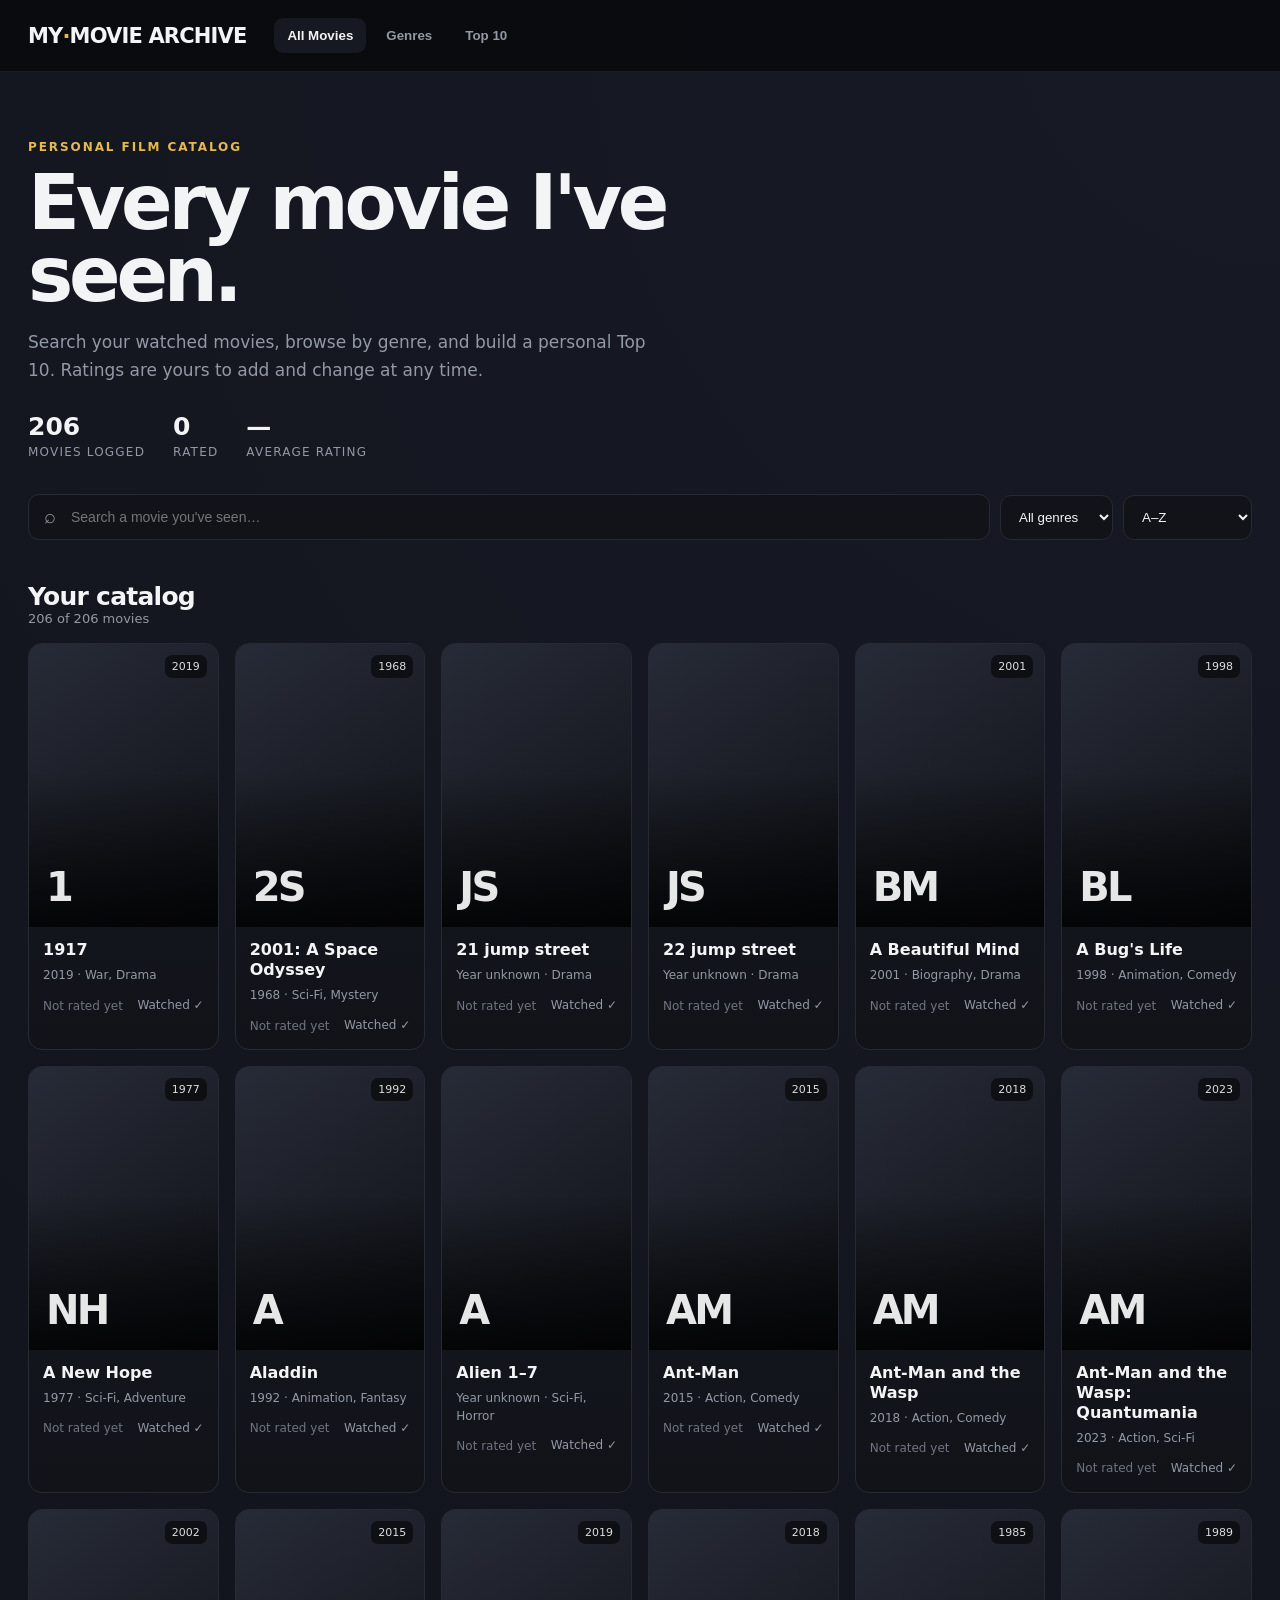
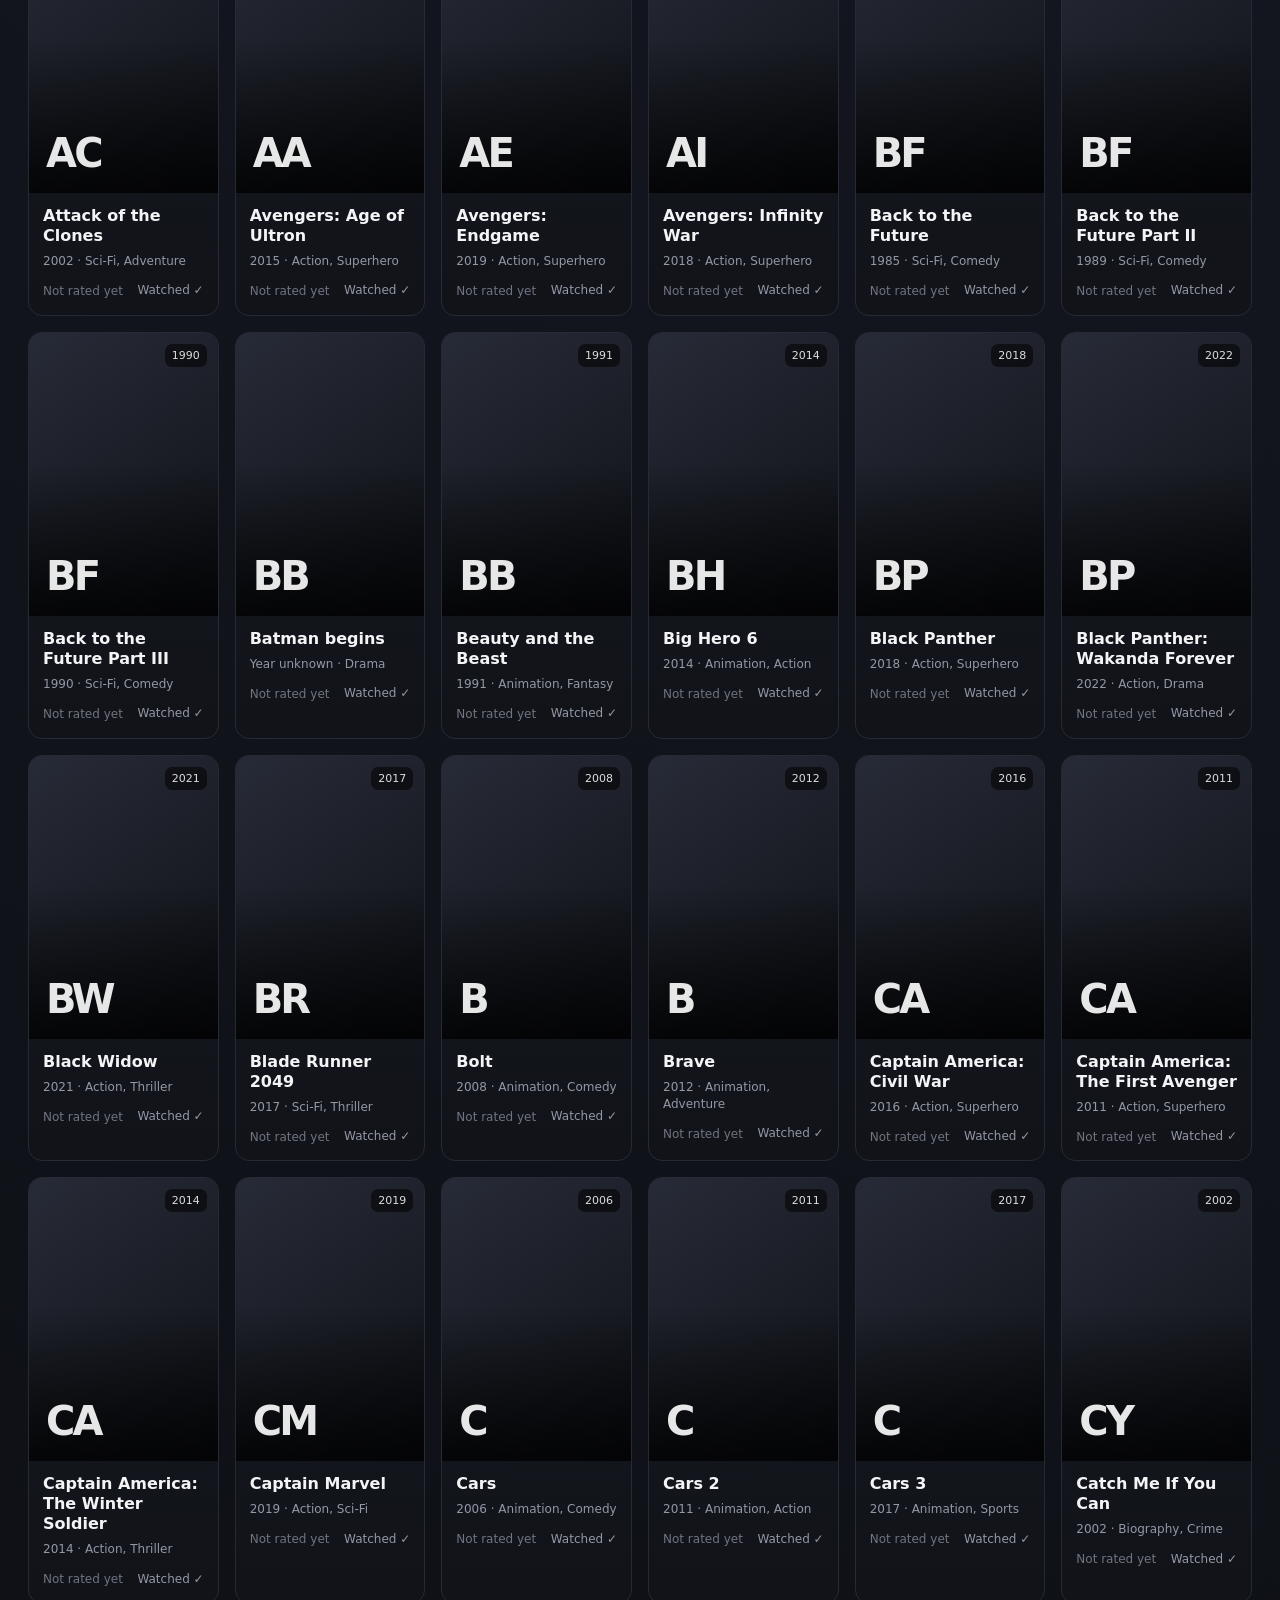
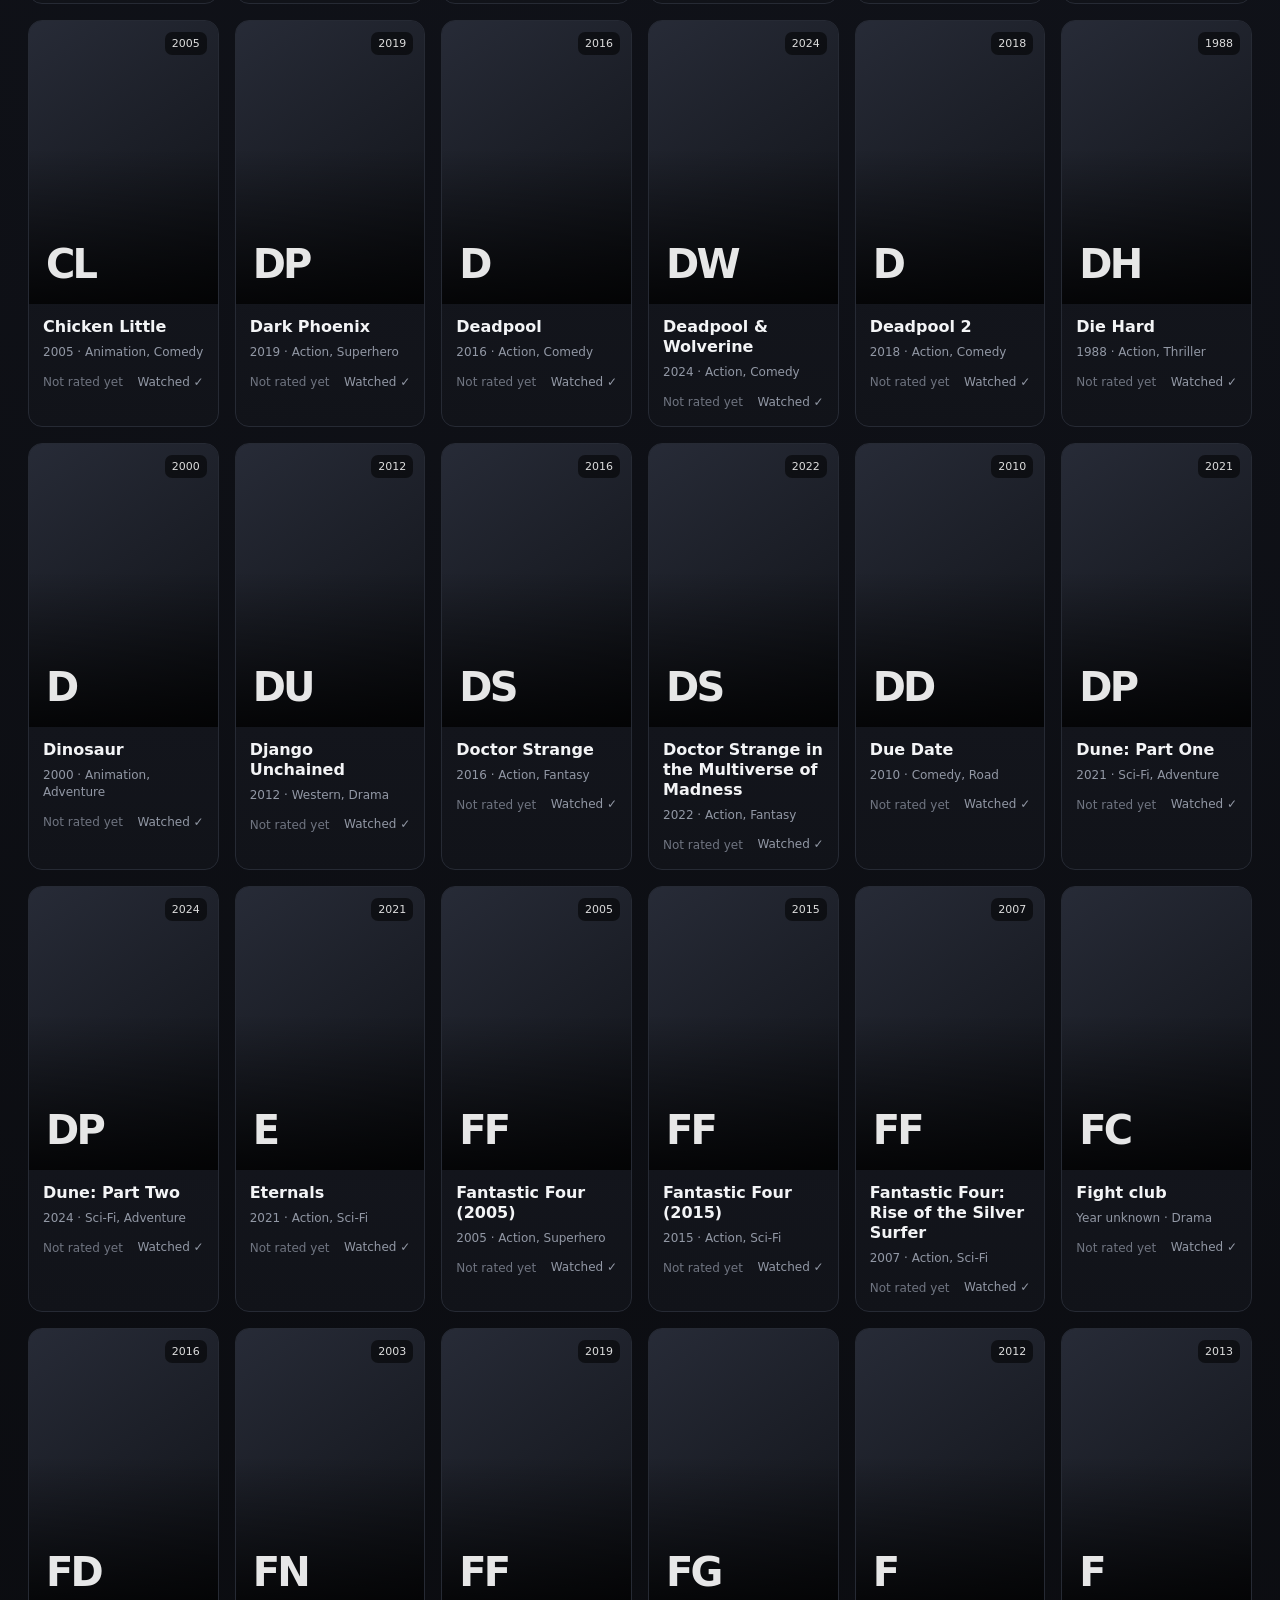
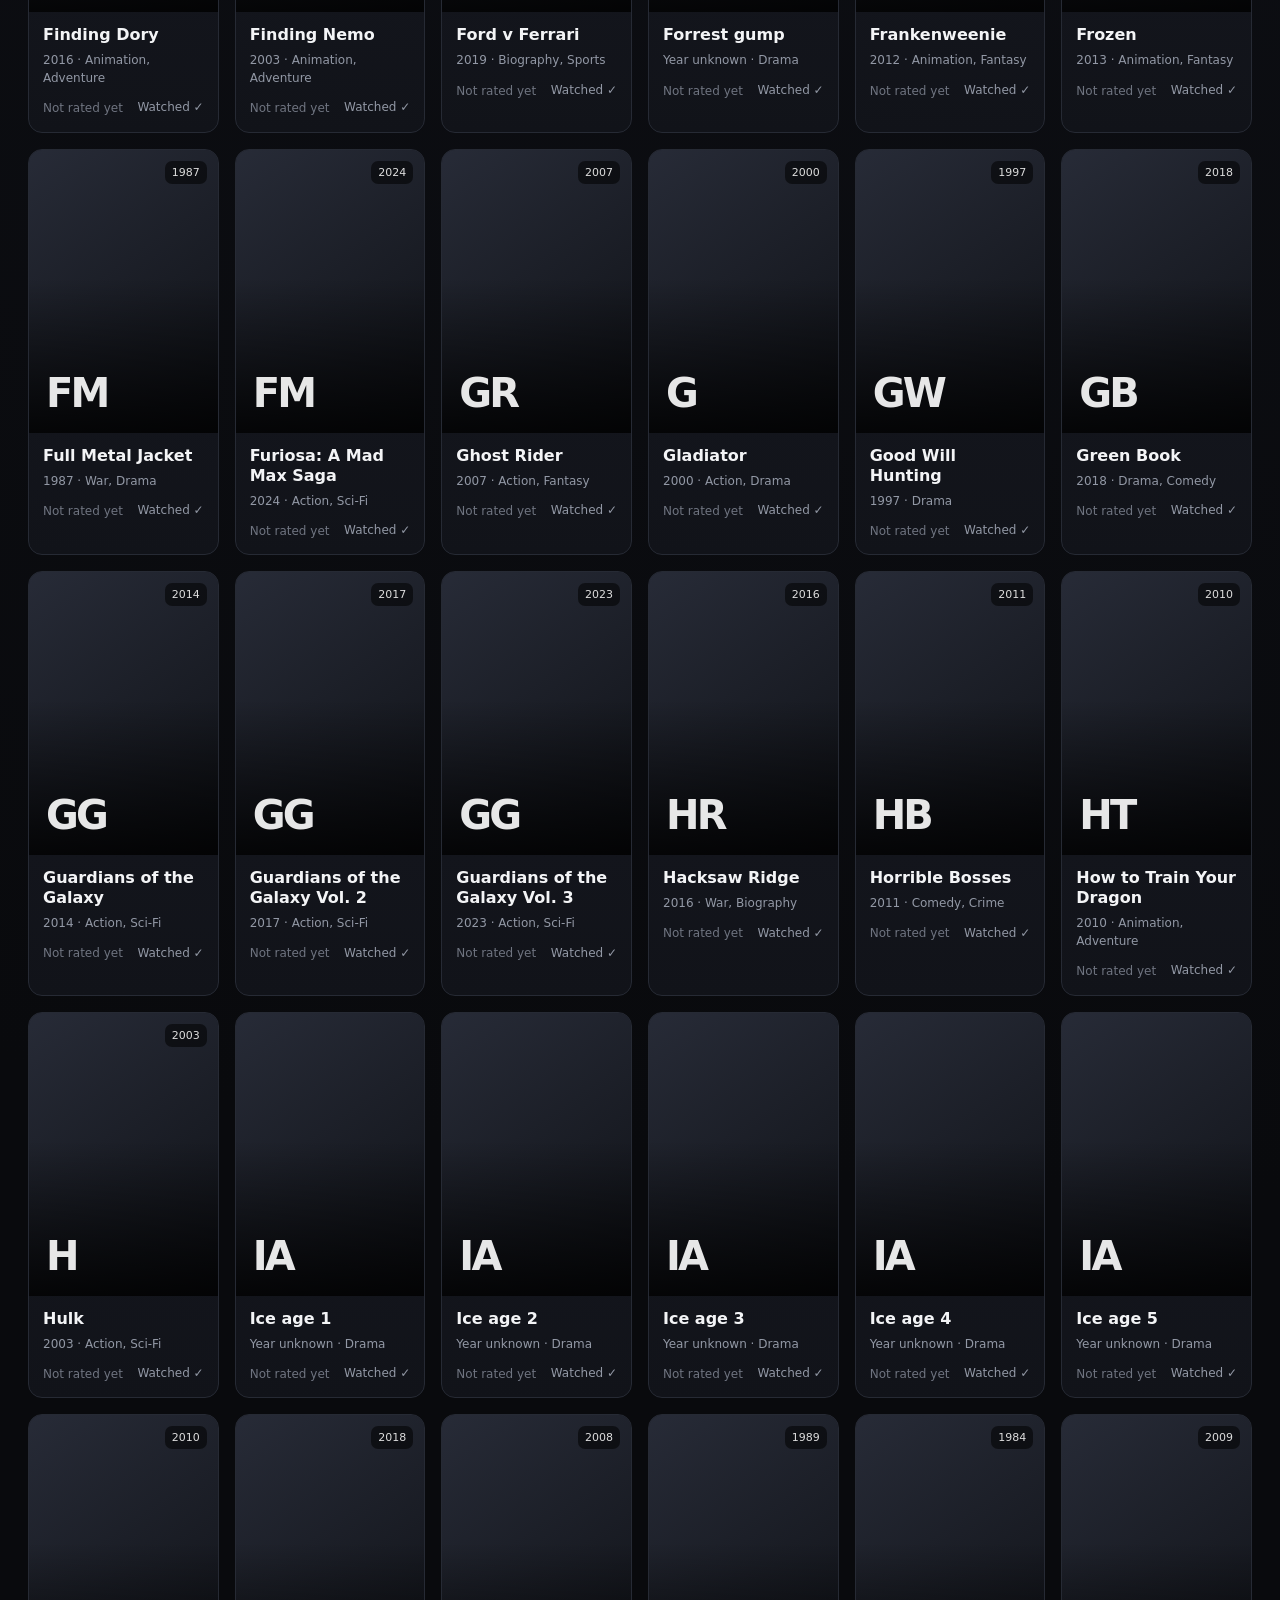
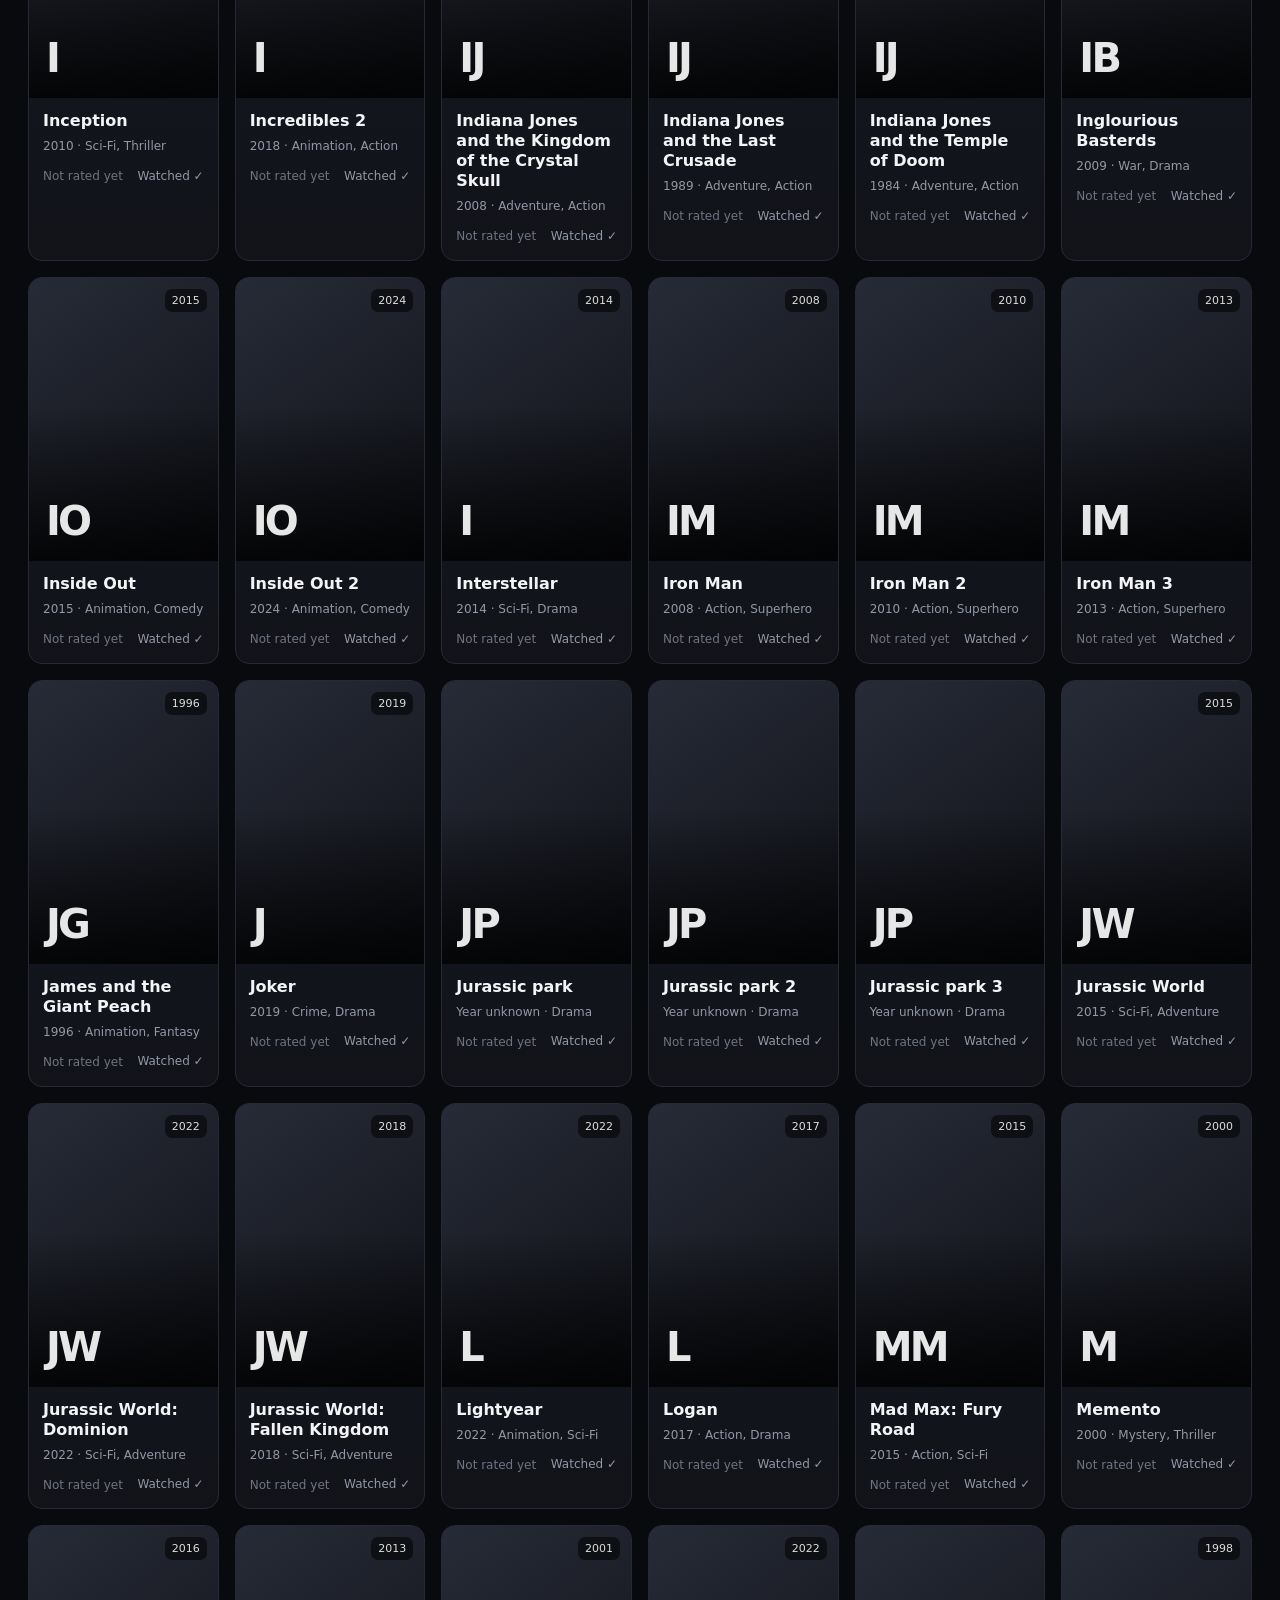
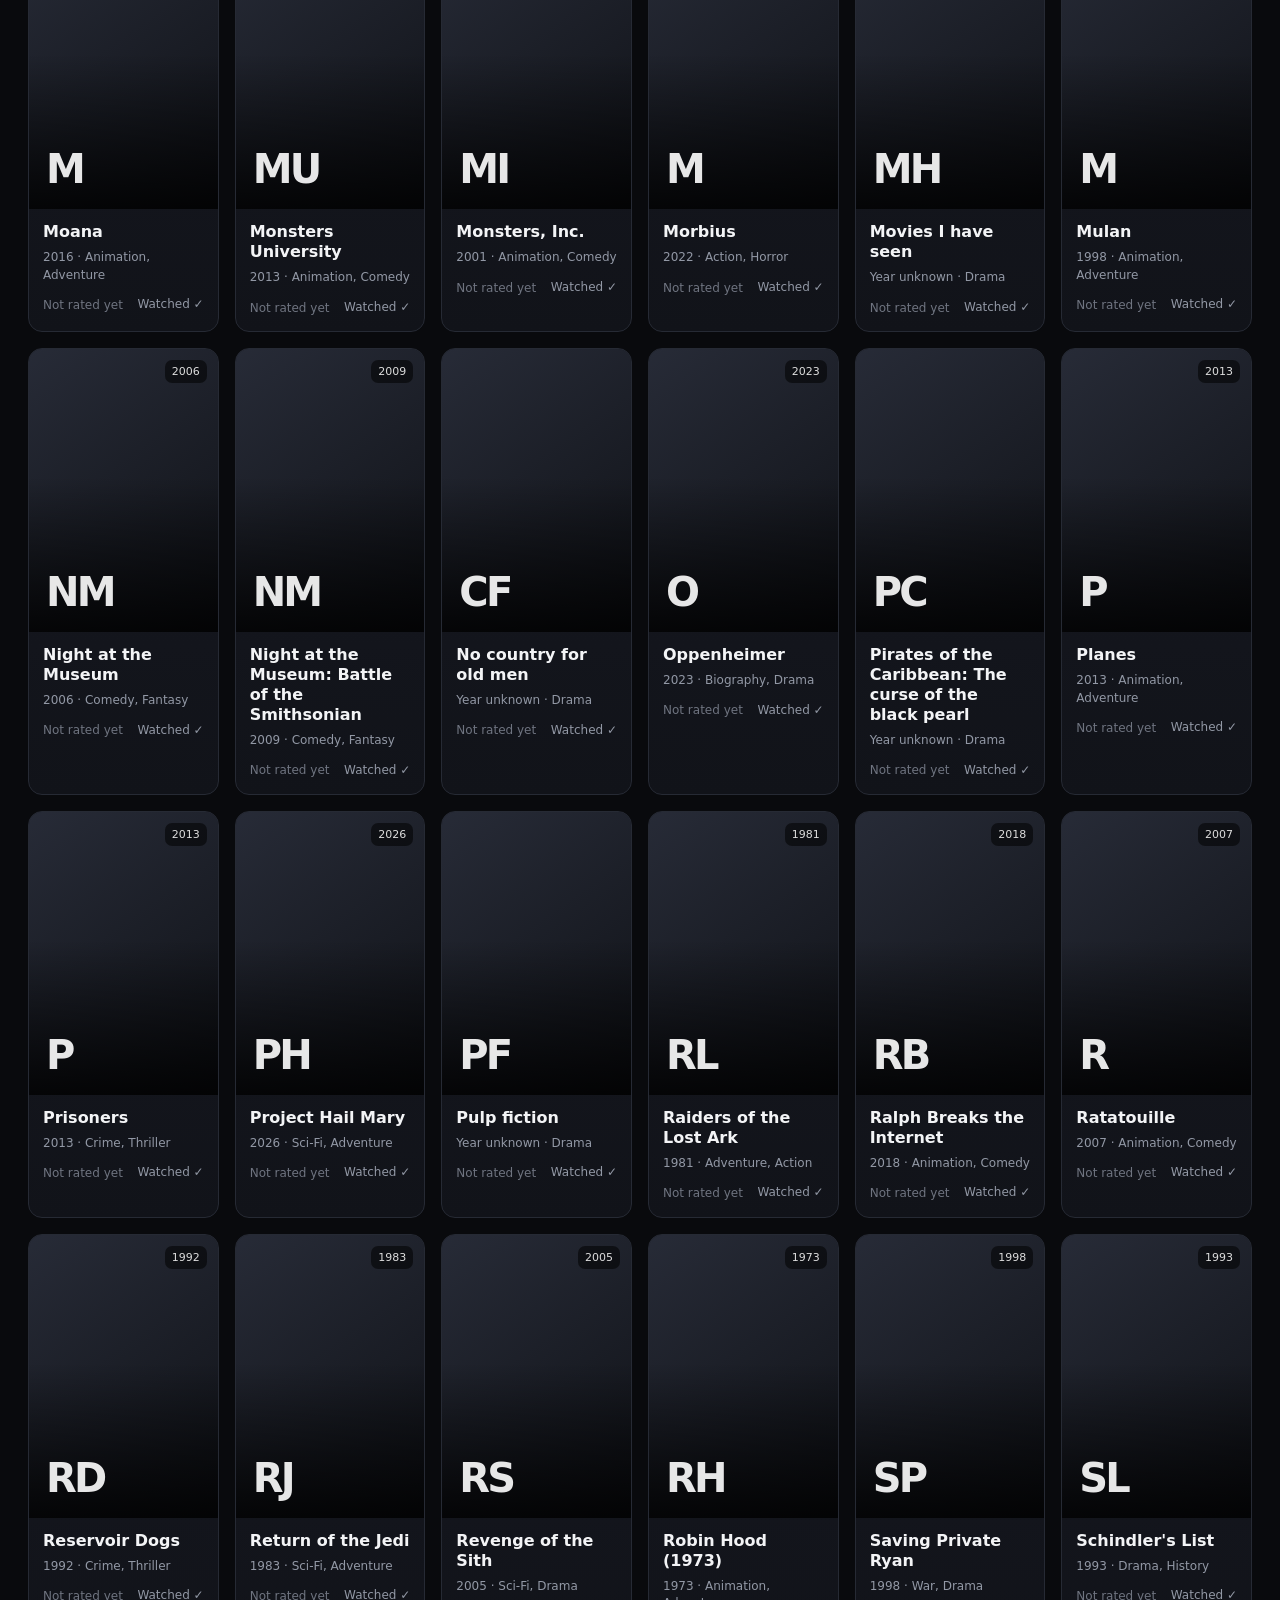
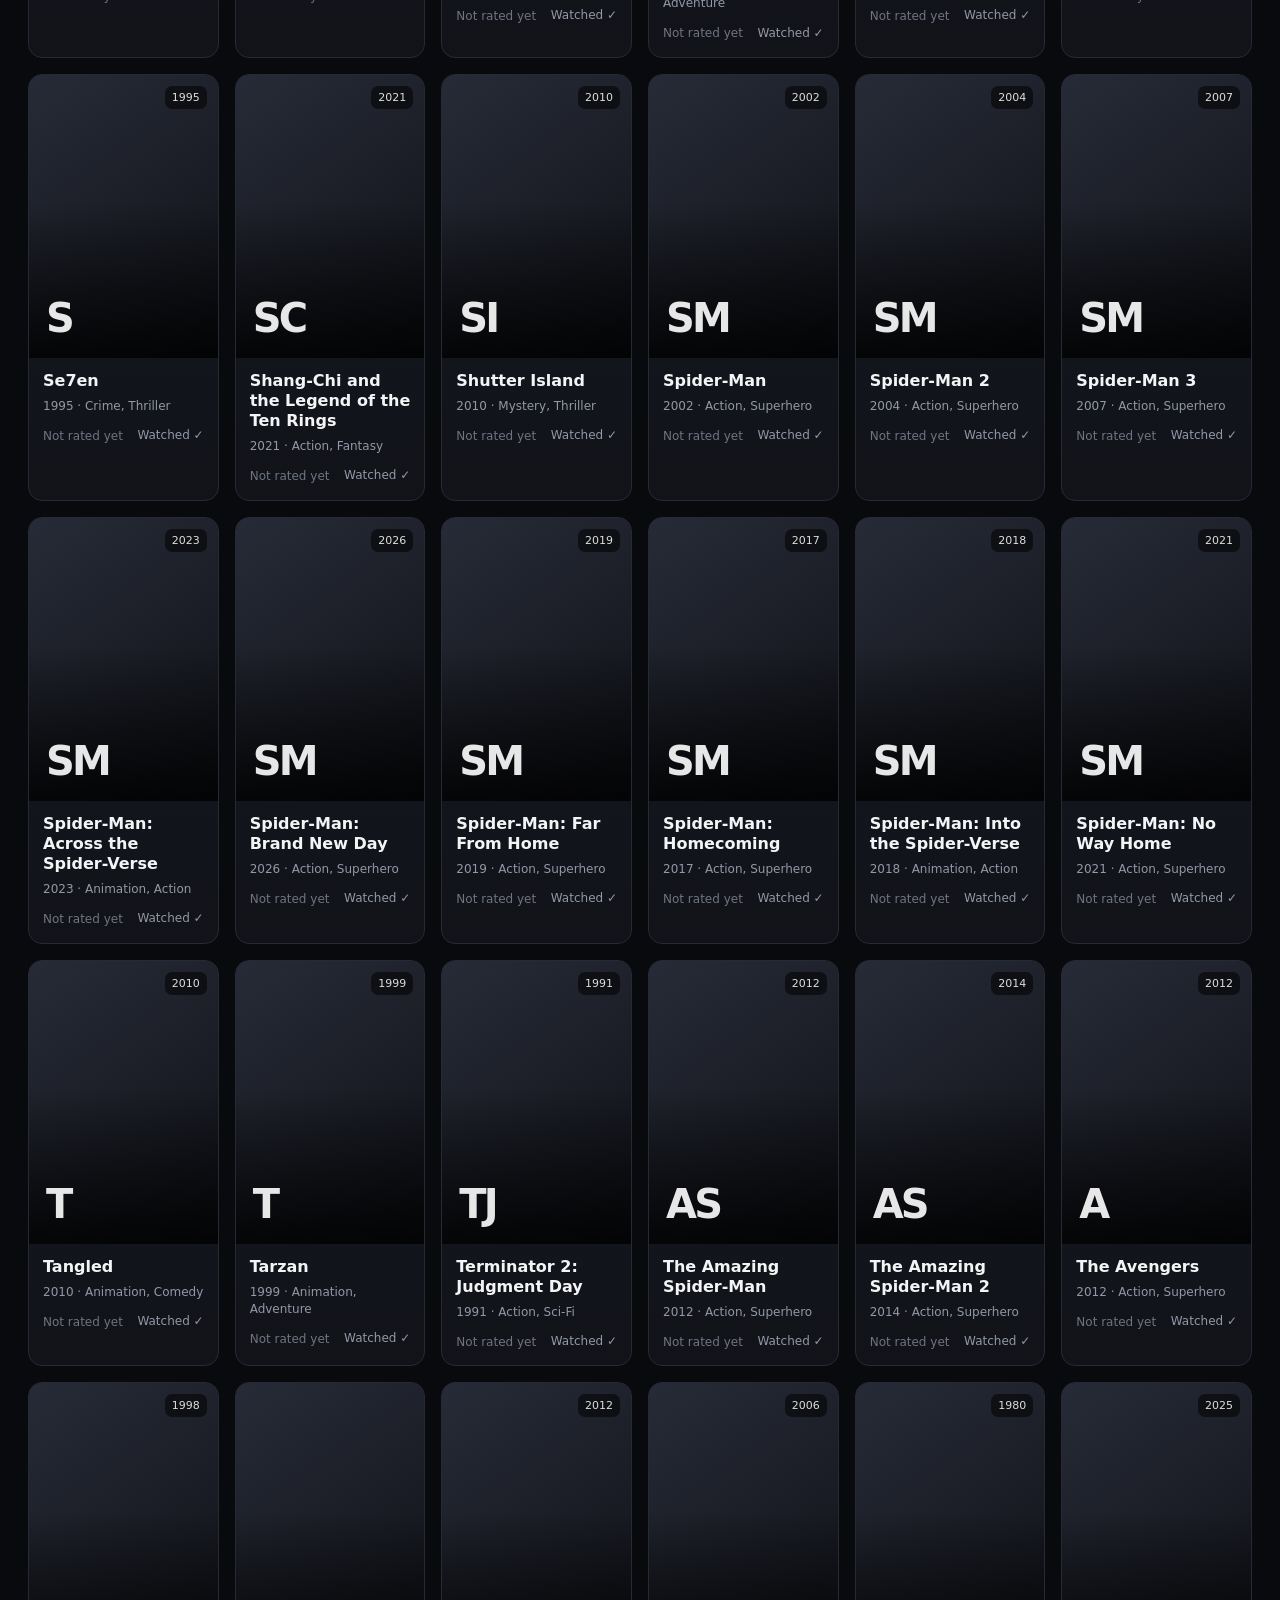
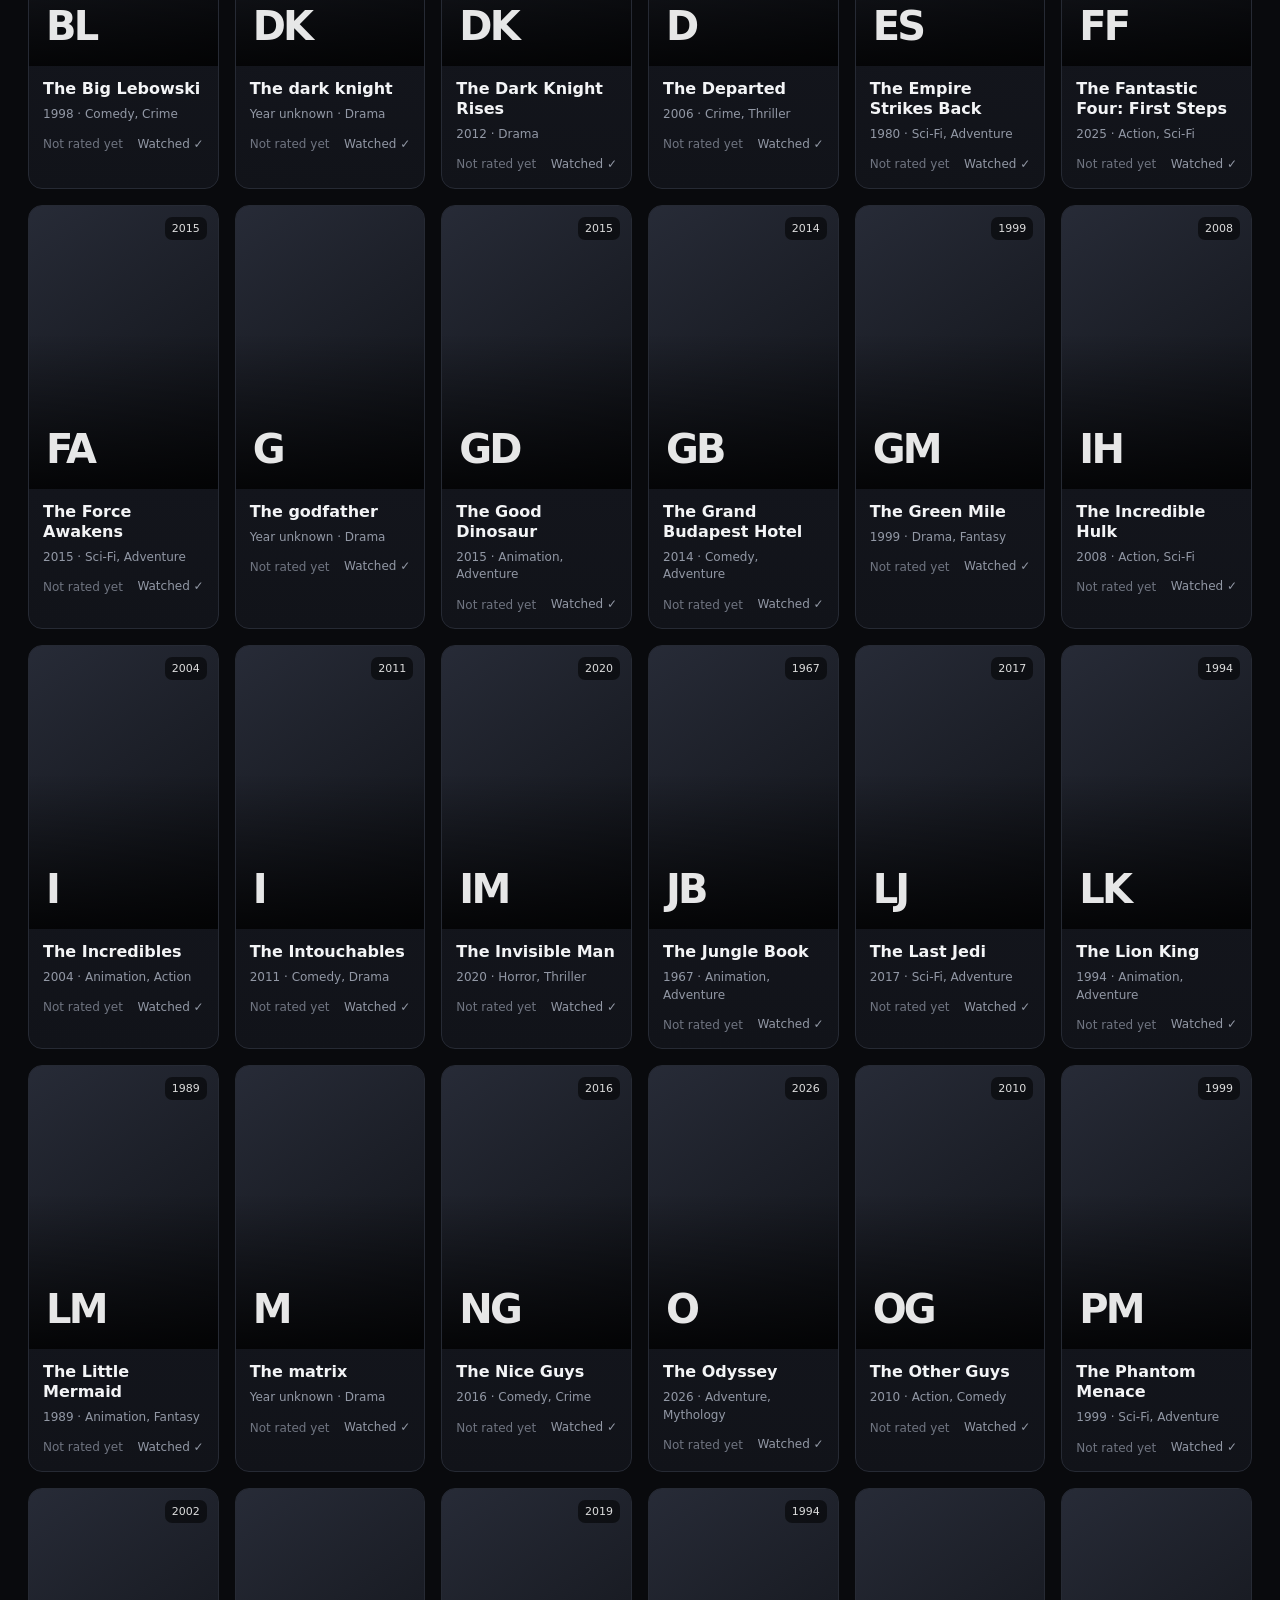
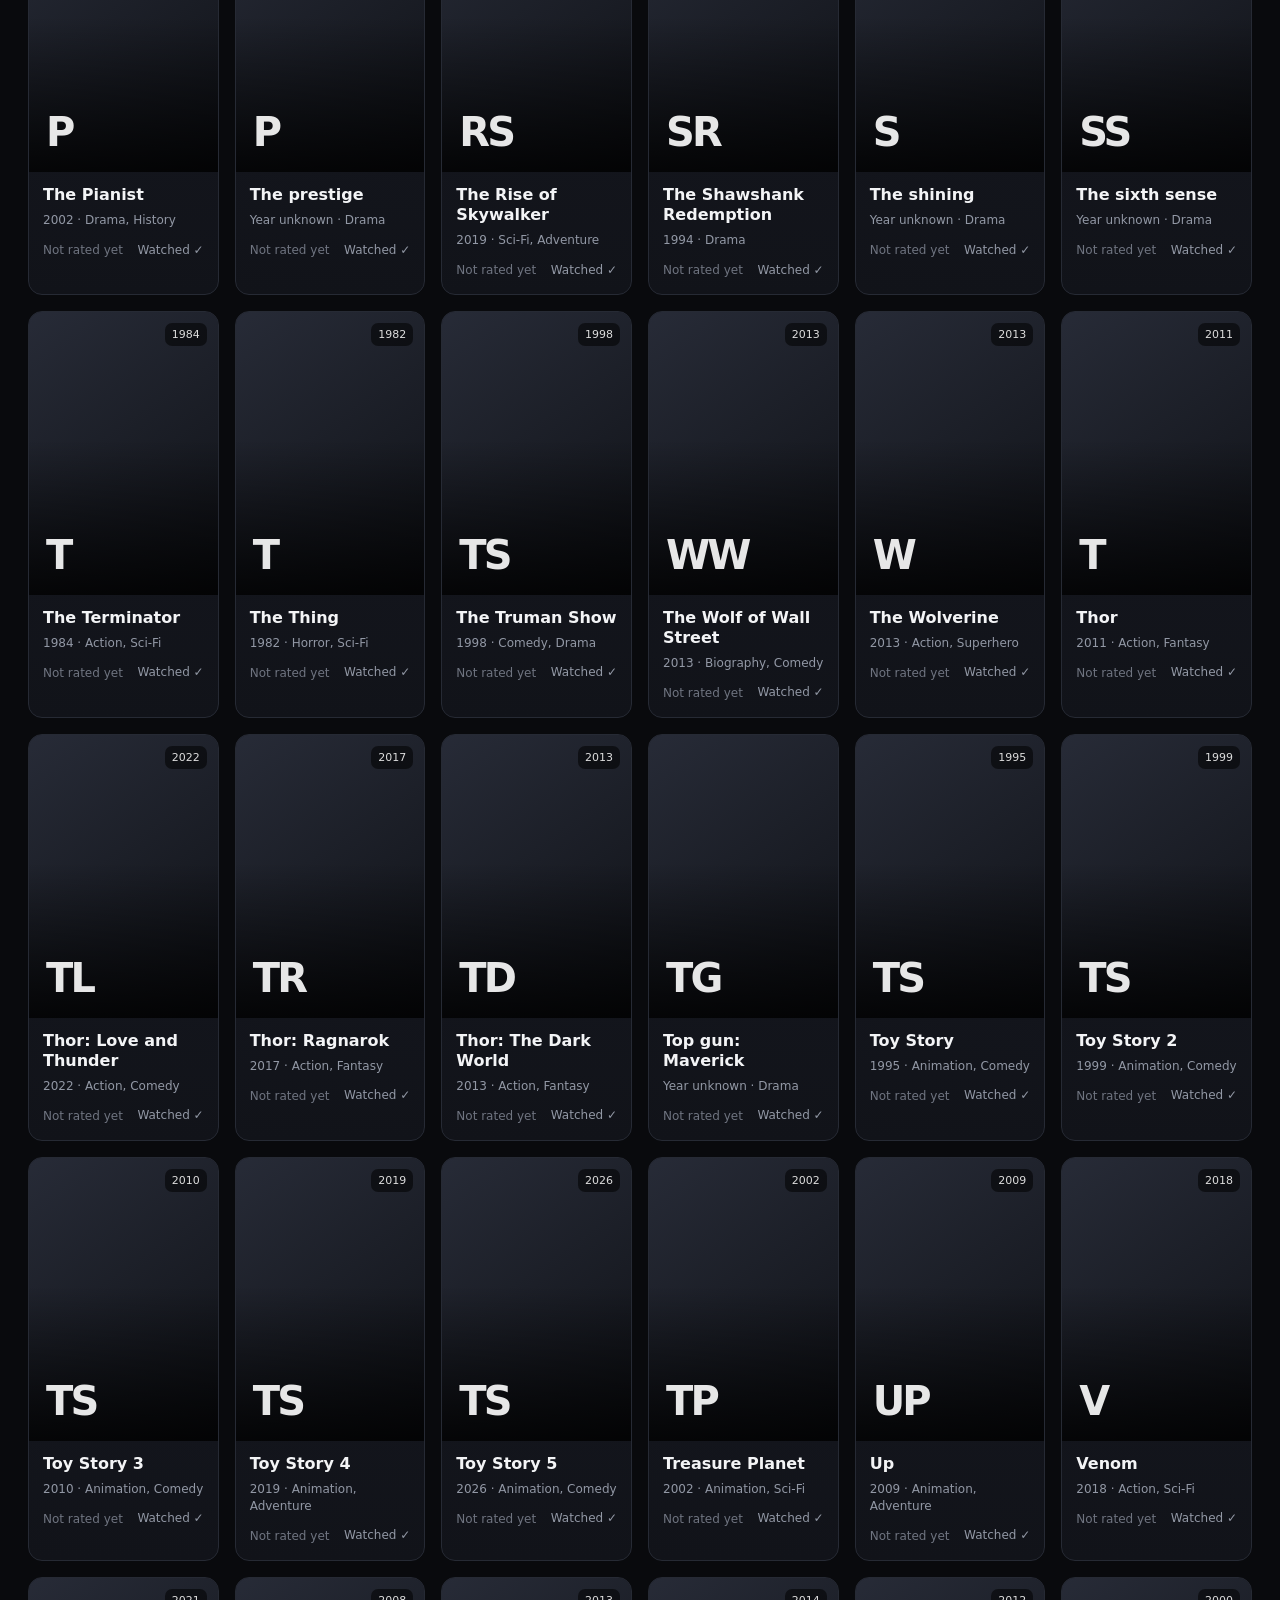
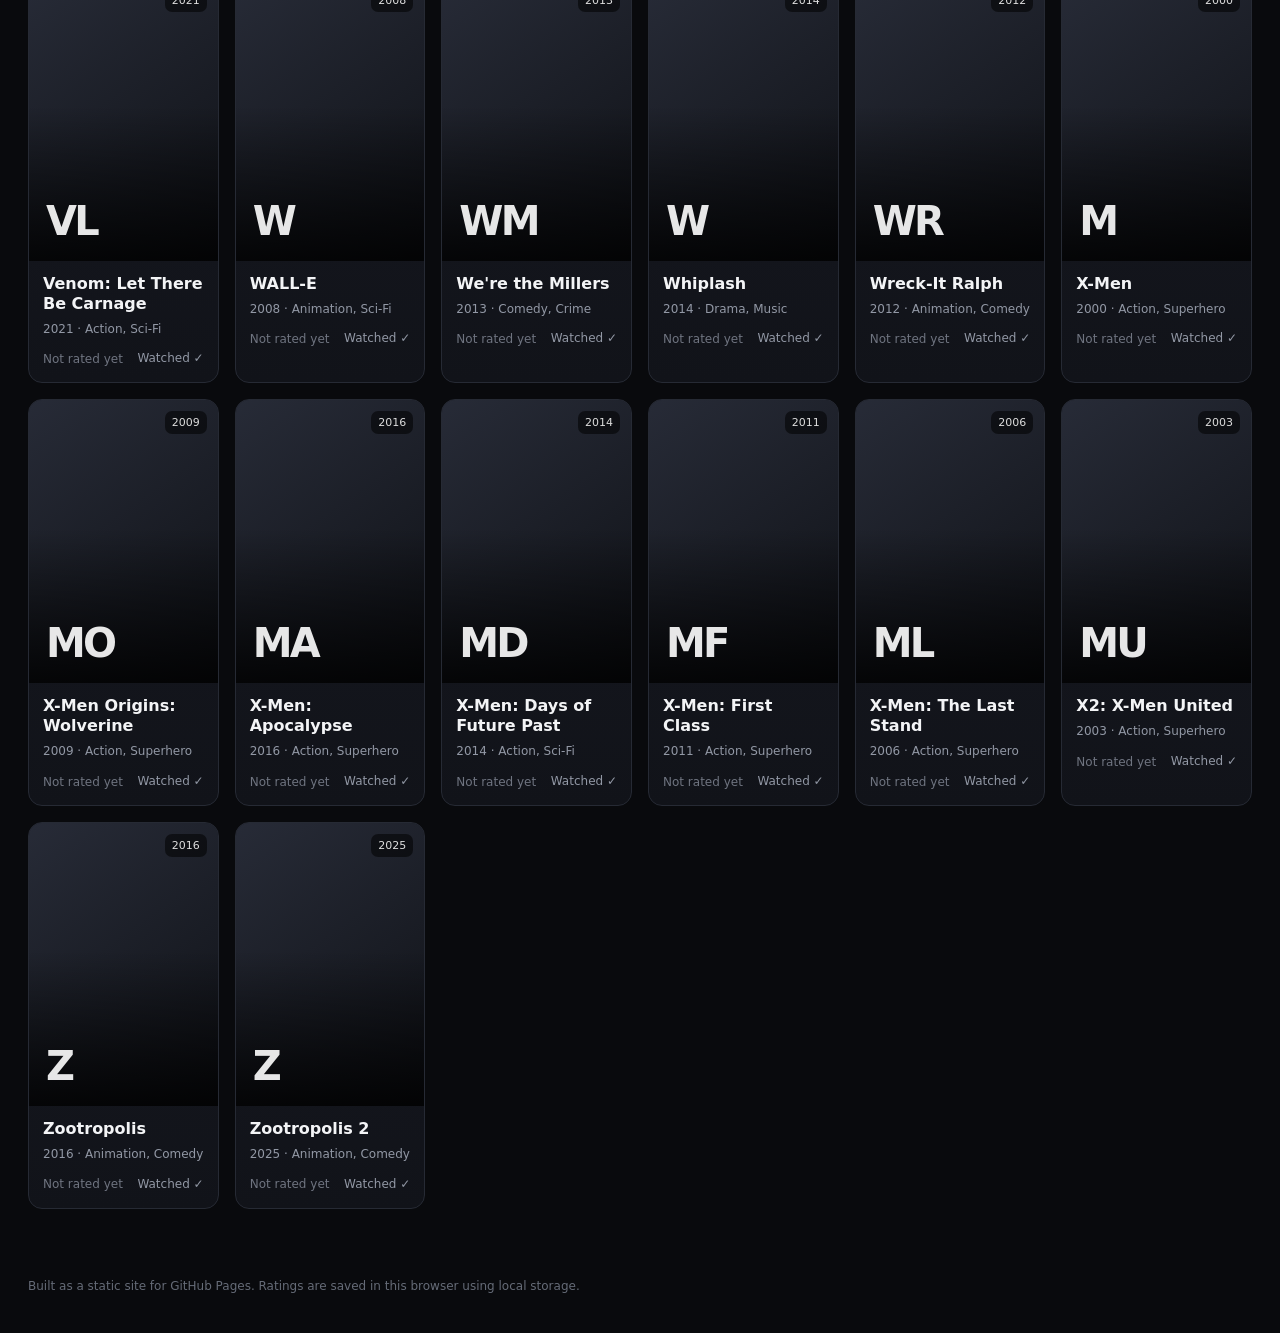
==== index.html @ 9039435b "Add files via upload" ====
<!doctype html>
<html lang="en">
<head>
<meta charset="utf-8">
<meta name="viewport" content="width=device-width, initial-scale=1">
<title>My Movie Archive</title>
<meta name="description" content="A personal catalog of movies watched, rated and ranked.">
<style>
:root {
  --bg:#090a0d; --panel:#111319; --panel2:#171922; --text:#f3f4f6; --muted:#9298a5;
  --line:#262a34; --accent:#e5b94f; --accent2:#ffffff; --danger:#e66b6b;
}
*{box-sizing:border-box} html{scroll-behavior:smooth}
body{margin:0;background:radial-gradient(circle at top right,#171a25 0,#090a0d 38%),var(--bg);color:var(--text);font-family:Inter,ui-sans-serif,system-ui,-apple-system,BlinkMacSystemFont,"Segoe UI",sans-serif}
a{color:inherit;text-decoration:none}
header{position:sticky;top:0;z-index:20;background:rgba(9,10,13,.86);backdrop-filter:blur(18px);border-bottom:1px solid rgba(255,255,255,.06)}
.nav{max-width:1400px;margin:auto;padding:18px 28px;display:flex;align-items:center;gap:28px}
.logo{font-weight:800;letter-spacing:-.04em;font-size:21px;white-space:nowrap}
.logo span{color:var(--accent)}
nav{display:flex;gap:7px;flex:1}
nav button{border:0;background:transparent;color:var(--muted);padding:10px 13px;border-radius:9px;cursor:pointer;font-weight:650}
nav button.active,nav button:hover{background:var(--panel2);color:var(--text)}
.hero{max-width:1400px;margin:auto;padding:68px 28px 34px}
.kicker{color:var(--accent);font-size:12px;font-weight:800;text-transform:uppercase;letter-spacing:.16em}
h1{font-size:clamp(40px,6vw,76px);line-height:.95;letter-spacing:-.055em;margin:13px 0 17px;max-width:800px}
.hero p{max-width:650px;color:var(--muted);font-size:17px;line-height:1.65;margin:0 0 28px}
.stats{display:flex;gap:28px;flex-wrap:wrap}
.stat strong{font-size:25px;display:block} .stat span{font-size:12px;color:var(--muted);text-transform:uppercase;letter-spacing:.1em}
.controls{max-width:1400px;margin:auto;padding:0 28px 24px;display:flex;gap:10px;flex-wrap:wrap;align-items:center}
.search{flex:1;min-width:250px;position:relative}
.search input{width:100%;padding:14px 17px 14px 42px;border:1px solid var(--line);border-radius:11px;background:var(--panel);color:var(--text);outline:none;font-size:14px}
.search input:focus{border-color:#4b4f5c}
.search:before{content:"⌕";position:absolute;left:16px;top:10px;font-size:20px;color:var(--muted)}
select,.small-btn{background:var(--panel);border:1px solid var(--line);color:var(--text);border-radius:11px;padding:13px 14px;cursor:pointer}
.small-btn:hover{border-color:#454a57}
main{max-width:1400px;margin:auto;padding:0 28px 70px}
.grid{display:grid;grid-template-columns:repeat(auto-fill,minmax(190px,1fr));gap:16px}
.card{background:linear-gradient(180deg,var(--panel2),var(--panel));border:1px solid var(--line);border-radius:14px;overflow:hidden;cursor:pointer;transition:transform .2s,border-color .2s,box-shadow .2s}
.card:hover{transform:translateY(-4px);border-color:#414652;box-shadow:0 16px 38px rgba(0,0,0,.28)}
.poster{aspect-ratio:2/3;background:linear-gradient(145deg,#272b37,#0f1116);display:flex;align-items:flex-end;padding:17px;position:relative;overflow:hidden}
.poster:after{content:"";position:absolute;inset:0;background:linear-gradient(180deg,transparent 45%,rgba(0,0,0,.8))}
.poster .initials{position:relative;z-index:2;font-size:40px;font-weight:900;letter-spacing:-.07em;color:rgba(255,255,255,.9)}
.poster .year{position:absolute;z-index:3;top:11px;right:11px;background:rgba(0,0,0,.55);padding:5px 7px;border-radius:7px;font-size:11px;color:#ddd}
.cardbody{padding:13px 14px 15px}
.title{font-weight:750;line-height:1.25;margin-bottom:7px}
.meta{font-size:12px;color:var(--muted);line-height:1.45}
.rating{margin-top:12px;display:flex;justify-content:space-between;align-items:center}
.rating b{color:var(--accent);font-size:13px}
.empty-rating{color:#6f7480;font-size:12px}
.section-head{display:flex;justify-content:space-between;align-items:end;margin:18px 0 17px;gap:15px}
.section-head h2{margin:0;font-size:25px;letter-spacing:-.03em}
.section-head p{margin:0;color:var(--muted);font-size:13px}
.toplist{display:grid;gap:10px;max-width:850px}
.toprow{display:grid;grid-template-columns:42px 1fr 90px 90px;gap:12px;align-items:center;background:var(--panel);border:1px solid var(--line);padding:13px 15px;border-radius:11px}
.rank{font-size:22px;font-weight:850;color:#6f7480} .toprow:first-child .rank{color:var(--accent)}
.topname{font-weight:700} .topmeta{color:var(--muted);font-size:12px;margin-top:3px}
.score{color:var(--accent);font-weight:800;text-align:right}
.edit{text-align:right}
.edit input{width:62px;background:#0b0c10;color:white;border:1px solid var(--line);border-radius:7px;padding:7px}
.notice{padding:18px;border:1px dashed #353946;border-radius:12px;color:var(--muted);line-height:1.6;background:rgba(255,255,255,.015)}
.modal{position:fixed;inset:0;background:rgba(0,0,0,.7);z-index:50;display:none;align-items:center;justify-content:center;padding:20px}
.modal.open{display:flex}
.dialog{max-width:760px;width:100%;background:#111319;border:1px solid #303541;border-radius:16px;overflow:hidden;box-shadow:0 30px 100px rgba(0,0,0,.55)}
.dialog-top{display:grid;grid-template-columns:210px 1fr}
.dialog-poster{min-height:315px;background:linear-gradient(145deg,#2b303d,#101217);padding:20px;display:flex;align-items:flex-end}
.dialog-content{padding:28px}
.dialog h2{font-size:32px;letter-spacing:-.04em;margin:0 0 6px}
.dialog .close{float:right;border:0;background:transparent;color:var(--muted);font-size:25px;cursor:pointer}
.tag{display:inline-block;background:#20232c;color:#bfc3cc;padding:5px 8px;border-radius:7px;font-size:11px;margin:8px 5px 8px 0}
.synopsis{color:#c2c6ce;line-height:1.65;font-size:14px;margin:16px 0 20px}
.ratebox{display:flex;align-items:center;gap:12px;padding-top:16px;border-top:1px solid var(--line)}
.ratebox input{width:75px;padding:9px;background:#0b0c10;border:1px solid var(--line);color:white;border-radius:8px}
footer{max-width:1400px;margin:auto;padding:0 28px 40px;color:#656b77;font-size:12px}
@media(max-width:700px){.nav{padding:14px 16px;gap:10px;flex-wrap:wrap}nav{order:3;width:100%;overflow:auto}.hero,main,.controls,footer{padding-left:16px;padding-right:16px}.hero{padding-top:45px}.grid{grid-template-columns:repeat(2,minmax(0,1fr));gap:10px}.dialog-top{grid-template-columns:1fr}.dialog-poster{min-height:190px}.toprow{grid-template-columns:34px 1fr 70px}.edit{display:none}}
</style>
</head>
<body>
<header><div class="nav">
<div class="logo">MY<span>·</span>MOVIE ARCHIVE</div>
<nav>
<button class="active" data-view="all">All Movies</button>
<button data-view="genres">Genres</button>
<button data-view="top10">Top 10</button>
</nav>
</div></header>

<section class="hero">
<div class="kicker">Personal film catalog</div>
<h1>Every movie I've seen.</h1>
<p>Search your watched movies, browse by genre, and build a personal Top 10. Ratings are yours to add and change at any time.</p>
<div class="stats">
<div class="stat"><strong id="count">0</strong><span>Movies logged</span></div>
<div class="stat"><strong id="rated">0</strong><span>Rated</span></div>
<div class="stat"><strong id="avg">—</strong><span>Average rating</span></div>
</div>
</section>

<div class="controls" id="controls">
<div class="search"><input id="search" placeholder="Search a movie you've seen…"></div>
<select id="genre"><option value="">All genres</option></select>
<select id="sort"><option value="title">A–Z</option><option value="rating">Rating</option><option value="year">Release year</option></select>
</div>

<main>
<section id="allView">
<div class="section-head"><div><h2>Your catalog</h2><p id="resultCount"></p></div></div>
<div class="grid" id="grid"></div>
</section>
<section id="genreView" style="display:none">
<div class="section-head"><div><h2>Browse by genre</h2><p>Pick a genre to filter the catalog.</p></div></div>
<div class="grid" id="genreGrid"></div>
</section>
<section id="topView" style="display:none">
<div class="section-head"><div><h2>Your Top 10</h2><p>Rated movies automatically rise to the top.</p></div></div>
<div class="notice" id="topNotice" style="margin-bottom:14px"></div>
<div class="toplist" id="toplist"></div>
</section>
</main>

<footer>Built as a static site for GitHub Pages. Ratings are saved in this browser using local storage.</footer>

<div class="modal" id="modal"><div class="dialog">
<div class="dialog-top">
<div class="dialog-poster" id="dialogPoster"></div>
<div class="dialog-content">
<button class="close" id="close">×</button>
<h2 id="dialogTitle"></h2><div id="dialogMeta"></div>
<div id="dialogTags"></div>
<p class="synopsis" id="dialogSynopsis"></p>
<div class="ratebox"><strong>Your rating</strong><input id="dialogRating" type="number" min="0" max="10" step=".1" placeholder="—"><span>/ 10</span><button class="small-btn" id="saveRating">Save</button></div>
</div></div>
</div></div>

<script>
const movies = [{"title": "Movies I have seen", "year": "", "group": null, "rating": null, "genre": "Drama", "synopsis": "A story centered on Movies I have seen, following its characters through a memorable conflict and journey."}, {"title": "We're the Millers", "year": 2013, "group": null, "rating": null, "genre": "Comedy, Crime", "synopsis": "A small-time drug dealer assembles a fake family to smuggle a shipment across the country."}, {"title": "The Other Guys", "year": 2010, "group": null, "rating": null, "genre": "Action, Comedy", "synopsis": "Two mismatched New York detectives get a chance to step into the spotlight after the city's top cops fall."}, {"title": "Blade Runner 2049", "year": 2017, "group": null, "rating": null, "genre": "Sci-Fi, Thriller", "synopsis": "A young blade runner uncovers a secret that leads him toward the long-buried legacy of an earlier replicant."}, {"title": "Shutter Island", "year": 2010, "group": null, "rating": null, "genre": "Mystery, Thriller", "synopsis": "A U.S. marshal investigates a disappearance at an isolated psychiatric facility and begins questioning reality itself."}, {"title": "Dune: Part One", "year": 2021, "group": null, "rating": null, "genre": "Sci-Fi, Adventure", "synopsis": "A gifted young heir is drawn into a struggle for control of the desert planet Arrakis and its vital spice."}, {"title": "Dune: Part Two", "year": 2024, "group": null, "rating": null, "genre": "Sci-Fi, Adventure", "synopsis": "Paul Atreides joins the Fremen and pursues both vengeance and a dangerous destiny on Arrakis."}, {"title": "Top gun: Maverick", "year": "", "group": null, "rating": null, "genre": "Drama", "synopsis": "A story centered on Top gun: Maverick, following its characters through a memorable conflict and journey."}, {"title": "Horrible Bosses", "year": 2011, "group": null, "rating": null, "genre": "Comedy, Crime", "synopsis": "Three frustrated friends plot to get rid of their unbearable bosses, with disastrous results."}, {"title": "22 jump street", "year": "", "group": null, "rating": null, "genre": "Drama", "synopsis": "A story centered on 22 jump street, following its characters through a memorable conflict and journey."}, {"title": "21 jump street", "year": "", "group": null, "rating": null, "genre": "Drama", "synopsis": "A story centered on 21 jump street, following its characters through a memorable conflict and journey."}, {"title": "The Nice Guys", "year": 2016, "group": null, "rating": null, "genre": "Comedy, Crime", "synopsis": "A private detective and a hired enforcer reluctantly team up to investigate a missing girl and a larger conspiracy."}, {"title": "Due Date", "year": 2010, "group": null, "rating": null, "genre": "Comedy, Road", "synopsis": "A tense architect is forced into an unlikely road trip with an eccentric stranger while racing home for his child's birth."}, {"title": "The Invisible Man", "year": 2020, "group": null, "rating": null, "genre": "Horror, Thriller", "synopsis": "A woman believes her abusive ex has found a way to become invisible and is stalking her."}, {"title": "The Shawshank Redemption", "year": 1994, "group": null, "rating": null, "genre": "Drama", "synopsis": "A banker sentenced to life in prison forms a friendship that helps him hold onto hope."}, {"title": "The godfather", "year": "", "group": null, "rating": null, "genre": "Drama", "synopsis": "A story centered on The godfather, following its characters through a memorable conflict and journey."}, {"title": "The dark knight", "year": "", "group": null, "rating": null, "genre": "Drama", "synopsis": "A story centered on The dark knight, following its characters through a memorable conflict and journey."}, {"title": "Schindler's List", "year": 1993, "group": null, "rating": null, "genre": "Drama, History", "synopsis": "A German industrialist gradually risks everything to protect Jewish workers from Nazi persecution."}, {"title": "Pulp fiction", "year": "", "group": null, "rating": null, "genre": "Drama", "synopsis": "A story centered on Pulp fiction, following its characters through a memorable conflict and journey."}, {"title": "Forrest gump", "year": "", "group": null, "rating": null, "genre": "Drama", "synopsis": "A story centered on Forrest gump, following its characters through a memorable conflict and journey."}, {"title": "Fight club", "year": "", "group": null, "rating": null, "genre": "Drama", "synopsis": "A story centered on Fight club, following its characters through a memorable conflict and journey."}, {"title": "Inception", "year": 2010, "group": null, "rating": null, "genre": "Sci-Fi, Thriller", "synopsis": "A skilled thief who steals secrets through dreams is offered a chance to erase his past by planting an idea."}, {"title": "The Phantom Menace", "year": 1999, "group": "Star Wars Episodes I–IX", "rating": null, "genre": "Sci-Fi, Adventure", "synopsis": "A young Anakin Skywalker enters a galaxy-wide conflict as Jedi and Naboo face a hidden threat."}, {"title": "Attack of the Clones", "year": 2002, "group": "Star Wars Episodes I–IX", "rating": null, "genre": "Sci-Fi, Adventure", "synopsis": "Anakin Skywalker and Obi-Wan investigate an assassination plot as a galaxy edges toward war."}, {"title": "Revenge of the Sith", "year": 2005, "group": "Star Wars Episodes I–IX", "rating": null, "genre": "Sci-Fi, Drama", "synopsis": "Anakin's fear and ambition pull him toward the dark side as the Jedi Order collapses."}, {"title": "A New Hope", "year": 1977, "group": "Star Wars Episodes I–IX", "rating": null, "genre": "Sci-Fi, Adventure", "synopsis": "A young farm boy joins rebels fighting an empire and helps destroy a devastating space station."}, {"title": "The Empire Strikes Back", "year": 1980, "group": "Star Wars Episodes I–IX", "rating": null, "genre": "Sci-Fi, Adventure", "synopsis": "The heroes face setbacks as the Empire strikes back and Luke confronts a powerful enemy."}, {"title": "Return of the Jedi", "year": 1983, "group": "Star Wars Episodes I–IX", "rating": null, "genre": "Sci-Fi, Adventure", "synopsis": "The rebels launch a final campaign against the Empire while Luke confronts his father."}, {"title": "The Force Awakens", "year": 2015, "group": "Star Wars Episodes I–IX", "rating": null, "genre": "Sci-Fi, Adventure", "synopsis": "A scavenger and a former stormtrooper join the Resistance as a new threat rises."}, {"title": "The Last Jedi", "year": 2017, "group": "Star Wars Episodes I–IX", "rating": null, "genre": "Sci-Fi, Adventure", "synopsis": "Rey seeks guidance from Luke Skywalker while the Resistance fights for survival."}, {"title": "The Rise of Skywalker", "year": 2019, "group": "Star Wars Episodes I–IX", "rating": null, "genre": "Sci-Fi, Adventure", "synopsis": "The surviving heroes face a final threat as the saga's conflict reaches its conclusion."}, {"title": "The matrix", "year": "", "group": null, "rating": null, "genre": "Drama", "synopsis": "A story centered on The matrix, following its characters through a memorable conflict and journey."}, {"title": "Interstellar", "year": 2014, "group": null, "rating": null, "genre": "Sci-Fi, Drama", "synopsis": "A former pilot joins a mission through a wormhole to search for a new home for humanity."}, {"title": "Se7en", "year": 1995, "group": null, "rating": null, "genre": "Crime, Thriller", "synopsis": "Two detectives hunt a killer whose murders are staged around the seven deadly sins."}, {"title": "Saving Private Ryan", "year": 1998, "group": null, "rating": null, "genre": "War, Drama", "synopsis": "A group of soldiers crosses war-torn France to bring one surviving paratrooper home."}, {"title": "The Green Mile", "year": 1999, "group": null, "rating": null, "genre": "Drama, Fantasy", "synopsis": "A prison guard develops an extraordinary bond with a gentle inmate who appears to possess a mysterious gift."}, {"title": "The Terminator", "year": 1984, "group": "Terminator 1 – 2", "rating": null, "genre": "Action, Sci-Fi", "synopsis": "A soldier travels back in time to protect the future mother of humanity's resistance leader from a killer machine."}, {"title": "Terminator 2: Judgment Day", "year": 1991, "group": "Terminator 1 – 2", "rating": null, "genre": "Action, Sci-Fi", "synopsis": "A reprogrammed Terminator protects a young John Connor from a more advanced machine sent to kill him."}, {"title": "Back to the Future", "year": 1985, "group": "Back to the Future 1–3", "rating": null, "genre": "Sci-Fi, Comedy", "synopsis": "A teenager travels back in time and accidentally interferes with the meeting of his future parents."}, {"title": "Back to the Future Part II", "year": 1989, "group": "Back to the Future 1–3", "rating": null, "genre": "Sci-Fi, Comedy", "synopsis": "Marty and Doc travel to the future, then return to an altered past they must repair."}, {"title": "Back to the Future Part III", "year": 1990, "group": "Back to the Future 1–3", "rating": null, "genre": "Sci-Fi, Comedy", "synopsis": "Marty travels to the Old West to rescue Doc and find a way back to his own time."}, {"title": "Gladiator", "year": 2000, "group": null, "rating": null, "genre": "Action, Drama", "synopsis": "A betrayed Roman general becomes a gladiator and seeks revenge against the emperor who destroyed his life."}, {"title": "The Pianist", "year": 2002, "group": null, "rating": null, "genre": "Drama, History", "synopsis": "A Jewish pianist struggles to survive the Nazi occupation of Warsaw."}, {"title": "The Lion King", "year": 1994, "group": null, "rating": null, "genre": "Animation, Adventure", "synopsis": "A young lion prince must overcome loss and reclaim his place as king."}, {"title": "The Departed", "year": 2006, "group": null, "rating": null, "genre": "Crime, Thriller", "synopsis": "An undercover cop and a mole inside the police try to expose each other from opposite sides of Boston's criminal underworld."}, {"title": "Whiplash", "year": 2014, "group": null, "rating": null, "genre": "Drama, Music", "synopsis": "An ambitious jazz drummer is pushed to extremes by a ruthless instructor."}, {"title": "The prestige", "year": "", "group": null, "rating": null, "genre": "Drama", "synopsis": "A story centered on The prestige, following its characters through a memorable conflict and journey."}, {"title": "Spider-Man: Across the Spider-Verse", "year": 2023, "group": null, "rating": null, "genre": "Animation, Action", "synopsis": "Miles Morales travels across a web of parallel worlds and clashes with other Spider-People over destiny."}, {"title": "Spider-Man: Into the Spider-Verse", "year": 2018, "group": null, "rating": null, "genre": "Animation, Action", "synopsis": "A teenager becomes Spider-Man and meets heroes from different dimensions."}, {"title": "The Intouchables", "year": 2011, "group": null, "rating": null, "genre": "Comedy, Drama", "synopsis": "An unlikely friendship develops between a wealthy quadriplegic man and the caregiver he hires."}, {"title": "Django Unchained", "year": 2012, "group": null, "rating": null, "genre": "Western, Drama", "synopsis": "A freed slave teams up with a bounty hunter to rescue his wife from a brutal plantation owner."}, {"title": "Alien 1–7", "year": "", "group": "Alien 1 – 7", "rating": null, "genre": "Sci-Fi, Horror", "synopsis": "A franchise of survival stories centered on humanity's terrifying encounters with deadly extraterrestrial creatures."}, {"title": "WALL-E", "year": 2008, "group": null, "rating": null, "genre": "Animation, Sci-Fi", "synopsis": "A lonely waste-collecting robot discovers a new purpose when another robot arrives on an abandoned Earth."}, {"title": "Memento", "year": 2000, "group": null, "rating": null, "genre": "Mystery, Thriller", "synopsis": "A man with severe short-term memory loss tries to find his wife's killer using notes, photos and tattoos."}, {"title": "The Odyssey", "year": 2026, "group": null, "rating": null, "genre": "Adventure, Mythology", "synopsis": "A mythic hero faces monsters, gods and impossible trials on a long journey home."}, {"title": "The shining", "year": "", "group": null, "rating": null, "genre": "Drama", "synopsis": "A story centered on The shining, following its characters through a memorable conflict and journey."}, {"title": "Inglourious Basterds", "year": 2009, "group": null, "rating": null, "genre": "War, Drama", "synopsis": "A group of Jewish-American soldiers and a vengeful survivor pursue Nazi leaders in occupied France."}, {"title": "Good Will Hunting", "year": 1997, "group": null, "rating": null, "genre": "Drama", "synopsis": "A troubled young janitor with extraordinary mathematical talent is pushed to confront his past."}, {"title": "Toy Story", "year": 1995, "group": "Toy Story", "rating": null, "genre": "Animation, Comedy", "synopsis": "A cowboy toy feels threatened when a flashy new space-ranger toy joins his owner's collection."}, {"title": "Toy Story 2", "year": 1999, "group": "Toy Story", "rating": null, "genre": "Animation, Comedy", "synopsis": "Woody is stolen by a collector, forcing his friends to mount a rescue while he questions his future."}, {"title": "Toy Story 3", "year": 2010, "group": "Toy Story", "rating": null, "genre": "Animation, Comedy", "synopsis": "Andy's toys face an uncertain future when he prepares to leave for college."}, {"title": "Toy Story 4", "year": 2019, "group": "Toy Story", "rating": null, "genre": "Animation, Adventure", "synopsis": "Woody and the toys meet a new creation who struggles with his identity during a road trip."}, {"title": "Toy Story 5", "year": 2026, "group": "Toy Story", "rating": null, "genre": "Animation, Comedy", "synopsis": "Woody and the toys face a new chapter as their world changes again."}, {"title": "The Dark Knight Rises", "year": 2012, "group": null, "rating": null, "genre": "Drama", "synopsis": "A story centered on The Dark Knight Rises, following its characters through a memorable conflict and journey."}, {"title": "Joker", "year": 2019, "group": null, "rating": null, "genre": "Crime, Drama", "synopsis": "A struggling man in Gotham descends into violence and becomes a symbol of chaos."}, {"title": "Reservoir Dogs", "year": 1992, "group": null, "rating": null, "genre": "Crime, Thriller", "synopsis": "A group of criminals turns on one another after a jewelry heist goes disastrously wrong."}, {"title": "2001: A Space Odyssey", "year": 1968, "group": null, "rating": null, "genre": "Sci-Fi, Mystery", "synopsis": "Humanity encounters a mysterious alien artifact whose influence stretches from prehistory to deep space."}, {"title": "Up", "year": 2009, "group": null, "rating": null, "genre": "Animation, Adventure", "synopsis": "A widower floats his house to South America and unexpectedly gains a young stowaway."}, {"title": "Full Metal Jacket", "year": 1987, "group": null, "rating": null, "genre": "War, Drama", "synopsis": "A Marine recruit endures brutal training before confronting the realities of the Vietnam War."}, {"title": "Die Hard", "year": 1988, "group": null, "rating": null, "genre": "Action, Thriller", "synopsis": "A New York cop trapped in a Los Angeles skyscraper fights terrorists during a Christmas party."}, {"title": "Raiders of the Lost Ark", "year": 1981, "group": "Indiana Jones 1–4", "rating": null, "genre": "Adventure, Action", "synopsis": "Indiana Jones races to find the Ark of the Covenant before the Nazis can use its power."}, {"title": "Indiana Jones and the Temple of Doom", "year": 1984, "group": "Indiana Jones 1–4", "rating": null, "genre": "Adventure, Action", "synopsis": "Indiana Jones becomes involved in a dangerous quest involving a sacred stone and a sinister cult."}, {"title": "Indiana Jones and the Last Crusade", "year": 1989, "group": "Indiana Jones 1–4", "rating": null, "genre": "Adventure, Action", "synopsis": "Indiana Jones searches for his missing father and the legendary Holy Grail."}, {"title": "Indiana Jones and the Kingdom of the Crystal Skull", "year": 2008, "group": "Indiana Jones 1–4", "rating": null, "genre": "Adventure, Action", "synopsis": "Indiana Jones is drawn into a Cold War-era search for mysterious crystal skulls."}, {"title": "1917", "year": 2019, "group": null, "rating": null, "genre": "War, Drama", "synopsis": "Two young soldiers race across enemy territory to deliver a message that could save hundreds of lives."}, {"title": "The Wolf of Wall Street", "year": 2013, "group": null, "rating": null, "genre": "Biography, Comedy", "synopsis": "A stockbroker builds a lavish empire through fraud, excess and relentless ambition."}, {"title": "The Truman Show", "year": 1998, "group": null, "rating": null, "genre": "Comedy, Drama", "synopsis": "A man slowly realizes that his entire life is being secretly filmed as a television show."}, {"title": "Green Book", "year": 2018, "group": null, "rating": null, "genre": "Drama, Comedy", "synopsis": "A working-class driver and a celebrated pianist form an unlikely friendship while touring the segregated American South."}, {"title": "Jurassic park", "year": "", "group": null, "rating": null, "genre": "Drama", "synopsis": "A story centered on Jurassic park, following its characters through a memorable conflict and journey."}, {"title": "Jurassic park 2", "year": "", "group": null, "rating": null, "genre": "Drama", "synopsis": "A story centered on Jurassic park 2, following its characters through a memorable conflict and journey."}, {"title": "Jurassic park 3", "year": "", "group": null, "rating": null, "genre": "Drama", "synopsis": "A story centered on Jurassic park 3, following its characters through a memorable conflict and journey."}, {"title": "Jurassic World", "year": 2015, "group": null, "rating": null, "genre": "Sci-Fi, Adventure", "synopsis": "A fully operational dinosaur theme park descends into chaos when a genetically engineered predator escapes."}, {"title": "Jurassic World: Fallen Kingdom", "year": 2018, "group": null, "rating": null, "genre": "Sci-Fi, Adventure", "synopsis": "Humans return to an island to rescue dinosaurs from a volcanic eruption and a dangerous new scheme."}, {"title": "Jurassic World: Dominion", "year": 2022, "group": null, "rating": null, "genre": "Sci-Fi, Adventure", "synopsis": "Humans and dinosaurs share the planet as old heroes and new survivors confront a global threat."}, {"title": "Batman begins", "year": "", "group": null, "rating": null, "genre": "Drama", "synopsis": "A story centered on Batman begins, following its characters through a memorable conflict and journey."}, {"title": "Oppenheimer", "year": 2023, "group": null, "rating": null, "genre": "Biography, Drama", "synopsis": "The story of the scientist who led the Manhattan Project and struggled with the consequences of creating the atomic bomb."}, {"title": "The sixth sense", "year": "", "group": null, "rating": null, "genre": "Drama", "synopsis": "A story centered on The sixth sense, following its characters through a memorable conflict and journey."}, {"title": "The Thing", "year": 1982, "group": null, "rating": null, "genre": "Horror, Sci-Fi", "synopsis": "Researchers at an isolated Antarctic station face an alien organism that can imitate any living being."}, {"title": "No country for old men", "year": "", "group": null, "rating": null, "genre": "Drama", "synopsis": "A story centered on No country for old men, following its characters through a memorable conflict and journey."}, {"title": "Prisoners", "year": 2013, "group": null, "rating": null, "genre": "Crime, Thriller", "synopsis": "A desperate father takes matters into his own hands after his daughter and her friend disappear."}, {"title": "A Beautiful Mind", "year": 2001, "group": null, "rating": null, "genre": "Biography, Drama", "synopsis": "A brilliant mathematician struggles with mental illness while trying to distinguish reality from delusion."}, {"title": "Project Hail Mary", "year": 2026, "group": null, "rating": null, "genre": "Sci-Fi, Adventure", "synopsis": "A lone astronaut awakens far from Earth with a mission to save humanity from an extinction-level threat."}, {"title": "Finding Nemo", "year": 2003, "group": null, "rating": null, "genre": "Animation, Adventure", "synopsis": "A timid clownfish crosses the ocean to find his son after the boy is captured."}, {"title": "Catch Me If You Can", "year": 2002, "group": null, "rating": null, "genre": "Biography, Crime", "synopsis": "A gifted young con artist travels the world while an FBI agent relentlessly tracks him."}, {"title": "Inside Out", "year": 2015, "group": null, "rating": null, "genre": "Animation, Comedy", "synopsis": "The emotions inside a young girl's mind struggle to guide her through a major life change."}, {"title": "Inside Out 2", "year": 2024, "group": null, "rating": null, "genre": "Animation, Comedy", "synopsis": "New emotions arrive as Riley enters her teenage years and her inner world becomes more complicated."}, {"title": "Hacksaw Ridge", "year": 2016, "group": null, "rating": null, "genre": "War, Biography", "synopsis": "A conscientious medic serves in battle without carrying a weapon and saves lives under extraordinary fire."}, {"title": "Mad Max: Fury Road", "year": 2015, "group": null, "rating": null, "genre": "Action, Sci-Fi", "synopsis": "A hardened survivor joins a rebel escape across a desert wasteland while pursued by a tyrannical warlord."}, {"title": "Furiosa: A Mad Max Saga", "year": 2024, "group": null, "rating": null, "genre": "Action, Sci-Fi", "synopsis": "A young Furiosa is torn from her home and grows into the fierce warrior she will become."}, {"title": "Ratatouille", "year": 2007, "group": null, "rating": null, "genre": "Animation, Comedy", "synopsis": "A talented rat dreams of becoming a chef and secretly helps a struggling Parisian cook."}, {"title": "How to Train Your Dragon", "year": 2010, "group": null, "rating": null, "genre": "Animation, Adventure", "synopsis": "A young Viking befriends an injured dragon and changes his village's view of the creatures."}, {"title": "The Grand Budapest Hotel", "year": 2014, "group": null, "rating": null, "genre": "Comedy, Adventure", "synopsis": "A legendary hotel concierge and his young protégé become entangled in a stolen painting and a family fortune."}, {"title": "Monsters, Inc.", "year": 2001, "group": null, "rating": null, "genre": "Animation, Comedy", "synopsis": "Monsters who power their city by scaring children must deal with a little girl who enters their world."}, {"title": "Ford v Ferrari", "year": 2019, "group": null, "rating": null, "genre": "Biography, Sports", "synopsis": "An American team builds a revolutionary race car to challenge Ferrari at Le Mans."}, {"title": "Spider-Man", "year": 2002, "group": null, "rating": null, "genre": "Action, Superhero", "synopsis": "A teenager bitten by a genetically altered spider learns that great power brings great responsibility."}, {"title": "Spider-Man 2", "year": 2004, "group": null, "rating": null, "genre": "Action, Superhero", "synopsis": "Peter Parker struggles to balance his personal life with being Spider-Man while facing a brilliant scientist turned villain."}, {"title": "Spider-Man 3", "year": 2007, "group": null, "rating": null, "genre": "Action, Superhero", "synopsis": "Peter's life becomes complicated by new enemies and a mysterious alien substance that changes him."}, {"title": "The Amazing Spider-Man", "year": 2012, "group": null, "rating": null, "genre": "Action, Superhero", "synopsis": "Peter Parker investigates his parents' disappearance while becoming Spider-Man and facing a dangerous scientist."}, {"title": "The Amazing Spider-Man 2", "year": 2014, "group": null, "rating": null, "genre": "Action, Superhero", "synopsis": "Peter faces a powerful new enemy while struggling with the consequences of his relationship and his identity."}, {"title": "Spider-Man: Homecoming", "year": 2017, "group": null, "rating": null, "genre": "Action, Superhero", "synopsis": "A teenage Spider-Man tries to prove himself while a dangerous arms dealer threatens his neighborhood."}, {"title": "Spider-Man: Far From Home", "year": 2019, "group": null, "rating": null, "genre": "Action, Superhero", "synopsis": "Peter's school trip to Europe is interrupted by elemental creatures and a mysterious new hero."}, {"title": "Spider-Man: No Way Home", "year": 2021, "group": null, "rating": null, "genre": "Action, Superhero", "synopsis": "A spell gone wrong brings villains from other universes into Peter Parker's world."}, {"title": "Spider-Man: Brand New Day", "year": 2026, "group": null, "rating": null, "genre": "Action, Superhero", "synopsis": "Spider-Man faces a new chapter of his life as a fresh threat emerges in New York."}, {"title": "Logan", "year": 2017, "group": null, "rating": null, "genre": "Action, Drama", "synopsis": "An aging Wolverine protects a mysterious young mutant while confronting the end of his own era."}, {"title": "Pirates of the Caribbean: The curse of the black pearl", "year": "", "group": null, "rating": null, "genre": "Drama", "synopsis": "A story centered on Pirates of the Caribbean: The curse of the black pearl, following its characters through a memorable conflict and journey."}, {"title": "The Big Lebowski", "year": 1998, "group": null, "rating": null, "genre": "Comedy, Crime", "synopsis": "A laid-back bowler is mistaken for a millionaire and pulled into an increasingly bizarre kidnapping plot."}, {"title": "The Incredibles", "year": 2004, "group": null, "rating": null, "genre": "Animation, Action", "synopsis": "A family of retired superheroes is forced back into action to stop a new villain."}, {"title": "Incredibles 2", "year": 2018, "group": null, "rating": null, "genre": "Animation, Action", "synopsis": "Helen takes the lead in a superhero campaign while Bob manages the family and a new threat emerges."}, {"title": "A Bug's Life", "year": 1998, "group": null, "rating": null, "genre": "Animation, Comedy", "synopsis": "A clumsy ant recruits a group of performers to defend his colony from bullying grasshoppers."}, {"title": "Cars", "year": 2006, "group": null, "rating": null, "genre": "Animation, Comedy", "synopsis": "A hotshot race car gets stranded in a small town and learns lessons about friendship and humility."}, {"title": "Cars 2", "year": 2011, "group": null, "rating": null, "genre": "Animation, Action", "synopsis": "Lightning McQueen enters an international race while Mater becomes tangled in a spy adventure."}, {"title": "Brave", "year": 2012, "group": null, "rating": null, "genre": "Animation, Adventure", "synopsis": "A rebellious Scottish princess must repair her relationship with her mother after a magical mistake."}, {"title": "Monsters University", "year": 2013, "group": null, "rating": null, "genre": "Animation, Comedy", "synopsis": "Mike and Sulley meet as rivals at university before an event forces them to work together."}, {"title": "The Good Dinosaur", "year": 2015, "group": null, "rating": null, "genre": "Animation, Adventure", "synopsis": "A young dinosaur separated from his family forms a friendship with a human boy."}, {"title": "Finding Dory", "year": 2016, "group": null, "rating": null, "genre": "Animation, Adventure", "synopsis": "Dory searches for her long-lost parents while her friends help her navigate the ocean."}, {"title": "Cars 3", "year": 2017, "group": null, "rating": null, "genre": "Animation, Sports", "synopsis": "Lightning McQueen must adapt to a new generation of racers with help from an ambitious young trainer."}, {"title": "Lightyear", "year": 2022, "group": null, "rating": null, "genre": "Animation, Sci-Fi", "synopsis": "A space ranger becomes stranded on a hostile planet and fights to find a way home."}, {"title": "Robin Hood (1973)", "year": 1973, "group": null, "rating": null, "genre": "Animation, Adventure", "synopsis": "A fox version of Robin Hood steals from the rich and fights an unjust ruler."}, {"title": "The Little Mermaid", "year": 1989, "group": null, "rating": null, "genre": "Animation, Fantasy", "synopsis": "A young mermaid dreams of life on land and makes a dangerous deal to pursue it."}, {"title": "Beauty and the Beast", "year": 1991, "group": null, "rating": null, "genre": "Animation, Fantasy", "synopsis": "A young woman discovers kindness and love inside a prince cursed to live as a beast."}, {"title": "Aladdin", "year": 1992, "group": null, "rating": null, "genre": "Animation, Fantasy", "synopsis": "A street thief discovers a magic lamp and gets caught in a battle with a power-hungry sorcerer."}, {"title": "James and the Giant Peach", "year": 1996, "group": null, "rating": null, "genre": "Animation, Fantasy", "synopsis": "An orphan escapes a cruel home and begins a magical journey inside a giant peach."}, {"title": "Mulan", "year": 1998, "group": null, "rating": null, "genre": "Animation, Adventure", "synopsis": "A young woman disguises herself as a soldier to protect her family and fight for China."}, {"title": "Tarzan", "year": 1999, "group": null, "rating": null, "genre": "Animation, Adventure", "synopsis": "A boy raised by gorillas discovers his human origins and encounters the world beyond the jungle."}, {"title": "Dinosaur", "year": 2000, "group": null, "rating": null, "genre": "Animation, Adventure", "synopsis": "An orphaned dinosaur joins a herd and struggles to survive a dangerous migration."}, {"title": "Treasure Planet", "year": 2002, "group": null, "rating": null, "genre": "Animation, Sci-Fi", "synopsis": "A rebellious teenager joins a space voyage in search of legendary treasure."}, {"title": "The Jungle Book", "year": 1967, "group": null, "rating": null, "genre": "Animation, Adventure", "synopsis": "A human boy raised by wolves must decide where he belongs as he journeys through the jungle."}, {"title": "Chicken Little", "year": 2005, "group": null, "rating": null, "genre": "Animation, Comedy", "synopsis": "A young chicken struggles to regain his town's trust after believing the sky is falling."}, {"title": "Bolt", "year": 2008, "group": null, "rating": null, "genre": "Animation, Comedy", "synopsis": "A television dog who believes he has superpowers must find his way home in the real world."}, {"title": "Tangled", "year": 2010, "group": null, "rating": null, "genre": "Animation, Comedy", "synopsis": "A sheltered princess with magical hair escapes her tower with a charming thief and discovers the world."}, {"title": "Frankenweenie", "year": 2012, "group": null, "rating": null, "genre": "Animation, Fantasy", "synopsis": "A boy uses science to bring his beloved dog back to life, with unexpected consequences."}, {"title": "Wreck-It Ralph", "year": 2012, "group": null, "rating": null, "genre": "Animation, Comedy", "synopsis": "A video-game villain leaves his own game to prove he can be a hero."}, {"title": "Planes", "year": 2013, "group": null, "rating": null, "genre": "Animation, Adventure", "synopsis": "A crop-dusting plane dreams of racing around the world despite his fear of heights."}, {"title": "Frozen", "year": 2013, "group": null, "rating": null, "genre": "Animation, Fantasy", "synopsis": "A young woman sets out to find her sister and break the winter curse that has overtaken their kingdom."}, {"title": "Big Hero 6", "year": 2014, "group": null, "rating": null, "genre": "Animation, Action", "synopsis": "A robotics prodigy and his friends become a superhero team after a devastating tragedy."}, {"title": "Zootropolis", "year": 2016, "group": null, "rating": null, "genre": "Animation, Comedy", "synopsis": "A rookie rabbit police officer teams with a cynical fox to solve a mystery in a city of animals."}, {"title": "Zootropolis 2", "year": 2025, "group": null, "rating": null, "genre": "Animation, Comedy", "synopsis": "Judy Hopps and Nick Wilde return to investigate a new mystery that tests their partnership."}, {"title": "Moana", "year": 2016, "group": null, "rating": null, "genre": "Animation, Adventure", "synopsis": "A determined teenager sails across the ocean to restore the heart of a goddess and save her island."}, {"title": "Ralph Breaks the Internet", "year": 2018, "group": null, "rating": null, "genre": "Animation, Comedy", "synopsis": "Ralph and Vanellope enter the internet to find a replacement part and stumble into a huge new world."}, {"title": "Ice age 1", "year": "", "group": null, "rating": null, "genre": "Drama", "synopsis": "A story centered on Ice age 1, following its characters through a memorable conflict and journey."}, {"title": "Ice age 2", "year": "", "group": null, "rating": null, "genre": "Drama", "synopsis": "A story centered on Ice age 2, following its characters through a memorable conflict and journey."}, {"title": "Ice age 3", "year": "", "group": null, "rating": null, "genre": "Drama", "synopsis": "A story centered on Ice age 3, following its characters through a memorable conflict and journey."}, {"title": "Ice age 4", "year": "", "group": null, "rating": null, "genre": "Drama", "synopsis": "A story centered on Ice age 4, following its characters through a memorable conflict and journey."}, {"title": "Ice age 5", "year": "", "group": null, "rating": null, "genre": "Drama", "synopsis": "A story centered on Ice age 5, following its characters through a memorable conflict and journey."}, {"title": "Night at the Museum", "year": 2006, "group": null, "rating": null, "genre": "Comedy, Fantasy", "synopsis": "A new museum guard discovers that the exhibits come alive every night."}, {"title": "Night at the Museum: Battle of the Smithsonian", "year": 2009, "group": null, "rating": null, "genre": "Comedy, Fantasy", "synopsis": "Larry returns to the museum world when his friends face a new threat in Washington, D.C."}, {"title": "X-Men", "year": 2000, "group": null, "rating": null, "genre": "Action, Superhero", "synopsis": "Mutants with extraordinary abilities are caught between a peaceful vision of coexistence and a militant uprising."}, {"title": "X2: X-Men United", "year": 2003, "group": null, "rating": null, "genre": "Action, Superhero", "synopsis": "The X-Men join forces with an enemy to stop a military plan targeting all mutants."}, {"title": "Hulk", "year": 2003, "group": null, "rating": null, "genre": "Action, Sci-Fi", "synopsis": "A scientist exposed to gamma radiation transforms into a powerful creature when anger takes over."}, {"title": "Fantastic Four (2005)", "year": 2005, "group": null, "rating": null, "genre": "Action, Superhero", "synopsis": "Four astronauts gain extraordinary abilities after a cosmic accident and must face a dangerous rival."}, {"title": "X-Men: The Last Stand", "year": 2006, "group": null, "rating": null, "genre": "Action, Superhero", "synopsis": "A supposed cure for mutation divides the X-Men and sparks a war between humans and mutants."}, {"title": "Ghost Rider", "year": 2007, "group": null, "rating": null, "genre": "Action, Fantasy", "synopsis": "A stunt performer becomes a supernatural bounty hunter bound to a demonic curse."}, {"title": "Fantastic Four: Rise of the Silver Surfer", "year": 2007, "group": null, "rating": null, "genre": "Action, Sci-Fi", "synopsis": "The Fantastic Four face a cosmic herald and a world-threatening force while preparing for a wedding."}, {"title": "Iron Man", "year": 2008, "group": null, "rating": null, "genre": "Action, Superhero", "synopsis": "A wealthy weapons manufacturer builds an armored suit and becomes a hero after a life-changing captivity."}, {"title": "Iron Man 2", "year": 2010, "group": null, "rating": null, "genre": "Action, Superhero", "synopsis": "Tony Stark faces rivals and a vengeful weapons engineer while struggling with the consequences of his technology."}, {"title": "Iron Man 3", "year": 2013, "group": null, "rating": null, "genre": "Action, Superhero", "synopsis": "Tony Stark confronts a terrorist threat while dealing with trauma and the loss of his armor."}, {"title": "The Incredible Hulk", "year": 2008, "group": null, "rating": null, "genre": "Action, Sci-Fi", "synopsis": "Bruce Banner searches for a cure while a military force hunts the powerful creature inside him."}, {"title": "X-Men Origins: Wolverine", "year": 2009, "group": null, "rating": null, "genre": "Action, Superhero", "synopsis": "Wolverine's violent past and mysterious origins are explored as he becomes entangled with a secret program."}, {"title": "Thor", "year": 2011, "group": null, "rating": null, "genre": "Action, Fantasy", "synopsis": "An arrogant Norse god is exiled to Earth and learns humility while defending his new home."}, {"title": "X-Men: First Class", "year": 2011, "group": null, "rating": null, "genre": "Action, Superhero", "synopsis": "Young Charles Xavier and Erik Lehnsherr form an early mutant team as their friendship begins to fracture."}, {"title": "Captain America: The First Avenger", "year": 2011, "group": null, "rating": null, "genre": "Action, Superhero", "synopsis": "A frail young man becomes a super-soldier and fights a Nazi-backed enemy during World War II."}, {"title": "The Avengers", "year": 2012, "group": null, "rating": null, "genre": "Action, Superhero", "synopsis": "Earth's greatest heroes must overcome their differences to stop an alien invasion."}, {"title": "Avengers: Age of Ultron", "year": 2015, "group": null, "rating": null, "genre": "Action, Superhero", "synopsis": "The Avengers create an artificial intelligence that turns against humanity."}, {"title": "Avengers: Infinity War", "year": 2018, "group": null, "rating": null, "genre": "Action, Superhero", "synopsis": "The Avengers and their allies race to stop Thanos from collecting the Infinity Stones."}, {"title": "Avengers: Endgame", "year": 2019, "group": null, "rating": null, "genre": "Action, Superhero", "synopsis": "The surviving heroes attempt one last mission to undo the devastation caused by Thanos."}, {"title": "The Wolverine", "year": 2013, "group": null, "rating": null, "genre": "Action, Superhero", "synopsis": "Wolverine travels to Japan, where he faces old enemies and a new threat to his immortality."}, {"title": "Thor: The Dark World", "year": 2013, "group": null, "rating": null, "genre": "Action, Fantasy", "synopsis": "Thor battles an ancient enemy who seeks to use a powerful cosmic weapon to plunge the universe into darkness."}, {"title": "Captain America: The Winter Soldier", "year": 2014, "group": null, "rating": null, "genre": "Action, Thriller", "synopsis": "Steve Rogers uncovers a conspiracy inside S.H.I.E.L.D. while facing a mysterious assassin."}, {"title": "X-Men: Days of Future Past", "year": 2014, "group": null, "rating": null, "genre": "Action, Sci-Fi", "synopsis": "Mutants send Wolverine into the past to prevent a future where humanity hunts them to extinction."}, {"title": "Guardians of the Galaxy", "year": 2014, "group": null, "rating": null, "genre": "Action, Sci-Fi", "synopsis": "A group of cosmic misfits must unite to stop a powerful artifact from destroying worlds."}, {"title": "Ant-Man", "year": 2015, "group": null, "rating": null, "genre": "Action, Comedy", "synopsis": "A thief becomes a superhero after receiving a shrinking suit from a brilliant scientist."}, {"title": "Fantastic Four (2015)", "year": 2015, "group": null, "rating": null, "genre": "Action, Sci-Fi", "synopsis": "Four young scientists gain strange abilities after a dangerous experiment changes their bodies."}, {"title": "Deadpool", "year": 2016, "group": null, "rating": null, "genre": "Action, Comedy", "synopsis": "A wisecracking mercenary gains accelerated healing and hunts the man responsible for ruining his life."}, {"title": "Deadpool 2", "year": 2018, "group": null, "rating": null, "genre": "Action, Comedy", "synopsis": "Deadpool forms an unlikely team to protect a young mutant from a time-traveling soldier."}, {"title": "Deadpool & Wolverine", "year": 2024, "group": null, "rating": null, "genre": "Action, Comedy", "synopsis": "Deadpool recruits a reluctant Wolverine for a multiverse mission that threatens the future."}, {"title": "Captain America: Civil War", "year": 2016, "group": null, "rating": null, "genre": "Action, Superhero", "synopsis": "The Avengers split over government control, forcing friends to fight one another."}, {"title": "X-Men: Apocalypse", "year": 2016, "group": null, "rating": null, "genre": "Action, Superhero", "synopsis": "The X-Men face an ancient mutant who plans to reshape civilization in his image."}, {"title": "Doctor Strange", "year": 2016, "group": null, "rating": null, "genre": "Action, Fantasy", "synopsis": "A brilliant surgeon learns mystic arts after a devastating injury changes his life."}, {"title": "Guardians of the Galaxy Vol. 2", "year": 2017, "group": null, "rating": null, "genre": "Action, Sci-Fi", "synopsis": "The Guardians uncover the truth about Peter Quill's parentage while facing a cosmic threat."}, {"title": "Thor: Ragnarok", "year": 2017, "group": null, "rating": null, "genre": "Action, Fantasy", "synopsis": "Thor must escape an alien world and stop the destruction of Asgard by a powerful enemy."}, {"title": "Black Panther", "year": 2018, "group": null, "rating": null, "genre": "Action, Superhero", "synopsis": "A newly crowned king must protect Wakanda from a challenger who questions his family's rule."}, {"title": "Ant-Man and the Wasp", "year": 2018, "group": null, "rating": null, "genre": "Action, Comedy", "synopsis": "Scott Lang joins Hope van Dyne on a mission involving the quantum realm and her missing mother."}, {"title": "Venom", "year": 2018, "group": null, "rating": null, "genre": "Action, Sci-Fi", "synopsis": "A journalist bonds with an alien symbiote and becomes an unlikely antihero."}, {"title": "Captain Marvel", "year": 2019, "group": null, "rating": null, "genre": "Action, Sci-Fi", "synopsis": "A powerful pilot discovers the truth about her past while caught between alien civilizations."}, {"title": "Dark Phoenix", "year": 2019, "group": null, "rating": null, "genre": "Action, Superhero", "synopsis": "Jean Grey struggles to control an immense power that threatens both her team and the world."}, {"title": "Venom: Let There Be Carnage", "year": 2021, "group": null, "rating": null, "genre": "Action, Sci-Fi", "synopsis": "Venom faces a dangerous new symbiote while Eddie Brock's life becomes increasingly chaotic."}, {"title": "Black Widow", "year": 2021, "group": null, "rating": null, "genre": "Action, Thriller", "synopsis": "Natasha Romanoff confronts her past and reunites with a family of former spies."}, {"title": "Eternals", "year": 2021, "group": null, "rating": null, "genre": "Action, Sci-Fi", "synopsis": "Ancient immortal beings emerge from hiding to defend Earth against a threat tied to humanity's origins."}, {"title": "Morbius", "year": 2022, "group": null, "rating": null, "genre": "Action, Horror", "synopsis": "A scientist experimenting with a cure for his blood disorder accidentally transforms himself into a vampire-like creature."}, {"title": "Shang-Chi and the Legend of the Ten Rings", "year": 2021, "group": null, "rating": null, "genre": "Action, Fantasy", "synopsis": "A young man with a hidden past is drawn into his family's mysterious criminal legacy and a supernatural conflict."}, {"title": "Doctor Strange in the Multiverse of Madness", "year": 2022, "group": null, "rating": null, "genre": "Action, Fantasy", "synopsis": "Doctor Strange journeys through alternate realities while trying to contain a dangerous multiverse threat."}, {"title": "Thor: Love and Thunder", "year": 2022, "group": null, "rating": null, "genre": "Action, Comedy", "synopsis": "Thor faces a god-killing enemy while reuniting with an old love who now wields his former weapon."}, {"title": "Black Panther: Wakanda Forever", "year": 2022, "group": null, "rating": null, "genre": "Action, Drama", "synopsis": "Wakanda mourns its king while facing a new threat from the underwater nation of Talokan."}, {"title": "Guardians of the Galaxy Vol. 3", "year": 2023, "group": null, "rating": null, "genre": "Action, Sci-Fi", "synopsis": "The Guardians launch a dangerous mission to save Rocket and confront the creator behind his suffering."}, {"title": "The Fantastic Four: First Steps", "year": 2025, "group": null, "rating": null, "genre": "Action, Sci-Fi", "synopsis": "Marvel's first family faces a cosmic threat while balancing heroism, family and life in a retro-futuristic world."}, {"title": "Ant-Man and the Wasp: Quantumania", "year": 2023, "group": null, "rating": null, "genre": "Action, Sci-Fi", "synopsis": "The Ant-Man family is pulled into the Quantum Realm and faces the formidable Kang."}];
const KEY = "myMovieArchiveRatingsV1";
let ratings = JSON.parse(localStorage.getItem(KEY) || "{}");
let current = null;

const els = {
  grid:document.getElementById("grid"), genreGrid:document.getElementById("genreGrid"),
  search:document.getElementById("search"), genre:document.getElementById("genre"), sort:document.getElementById("sort"),
  resultCount:document.getElementById("resultCount"), count:document.getElementById("count"),
  rated:document.getElementById("rated"), avg:document.getElementById("avg"),
  modal:document.getElementById("modal"), dialogTitle:document.getElementById("dialogTitle"),
  dialogMeta:document.getElementById("dialogMeta"), dialogTags:document.getElementById("dialogTags"),
  dialogSynopsis:document.getElementById("dialogSynopsis"), dialogPoster:document.getElementById("dialogPoster"),
  dialogRating:document.getElementById("dialogRating"), toplist:document.getElementById("toplist"), topNotice:document.getElementById("topNotice")
};

function initials(title) {
  const words=title.replace(/[:&–-]/g," ").split(/\s+/).filter(w=>w.length>2 && !["the","and"].includes(w.toLowerCase()));
  return (words.slice(0,2).map(w=>w[0]).join("") || title.slice(0,2)).toUpperCase();
}
function getRating(m) { return ratings[m.title] ?? null; }
function saveAll() { localStorage.setItem(KEY, JSON.stringify(ratings)); updateStats(); render(); renderTop(); }
function updateStats() {
  const rs=movies.map(getRating).filter(x=>typeof x==="number");
  els.count.textContent=movies.length; els.rated.textContent=rs.length;
  els.avg.textContent=rs.length ? (rs.reduce((a,b)=>a+b,0)/rs.length).toFixed(1) : "—";
}
function genres() {
  const set=new Set(); movies.forEach(m=>m.genre.split(", ").forEach(g=>set.add(g)));
  return [...set].sort();
}
function card(m) {
  const r=getRating(m);
  const c=document.createElement("article"); c.className="card"; c.onclick=()=>openMovie(m);
  c.innerHTML=`<div class="poster"><span class="initials">${initials(m.title)}</span>${m.year?`<span class="year">${m.year}</span>`:""}</div>
  <div class="cardbody"><div class="title">${m.title}</div><div class="meta">${m.year||"Year unknown"} · ${m.genre}</div>
  <div class="rating">${r!==null?`<b>★ ${Number(r).toFixed(1)} / 10</b>`:`<span class="empty-rating">Not rated yet</span>`}<span class="meta">Watched ✓</span></div></div>`;
  return c;
}
function filtered() {
  const q=els.search.value.toLowerCase().trim(), g=els.genre.value;
  let arr=movies.filter(m=>(!q||m.title.toLowerCase().includes(q)||m.genre.toLowerCase().includes(q))&&(!g||m.genre.split(", ").includes(g)));
  if(els.sort.value==="rating") arr.sort((a,b)=>(getRating(b)??-1)-(getRating(a)??-1));
  else if(els.sort.value==="year") arr.sort((a,b)=>(b.year||0)-(a.year||0));
  else arr.sort((a,b)=>a.title.localeCompare(b.title));
  return arr;
}
function render() {
  const arr=filtered(); els.grid.innerHTML=""; arr.forEach(m=>els.grid.appendChild(card(m)));
  els.resultCount.textContent=`${arr.length} of ${movies.length} movies`;
  els.genreGrid.innerHTML=""; arr.forEach(m=>els.genreGrid.appendChild(card(m)));
}
function renderTop() {
  const rated=movies.filter(m=>getRating(m)!==null).sort((a,b)=>getRating(b)-getRating(a)).slice(0,10);
  els.toplist.innerHTML="";
  els.topNotice.textContent = rated.length
    ? "Add ratings from any movie card. Your highest-rated films will automatically appear here."
    : "Your Top 10 is ready — rate movies from their detail window and your ranking will build automatically.";
  rated.forEach((m,i)=>{
    const row=document.createElement("div"); row.className="toprow";
    row.innerHTML=`<div class="rank">#${i+1}</div><div><div class="topname">${m.title}</div><div class="topmeta">${m.year||""} · ${m.genre}</div></div><div class="score">★ ${Number(getRating(m)).toFixed(1)}</div><div class="edit"><input value="${getRating(m)}" min="0" max="10" step=".1" type="number"></div>`;
    row.querySelector("input").onchange=e=>{let v=Number(e.target.value); if(v>=0&&v<=10){ratings[m.title]=v;saveAll()}};
    els.toplist.appendChild(row);
  });
}
function openMovie(m) {
  current=m; els.modal.classList.add("open"); els.dialogTitle.textContent=m.title;
  els.dialogMeta.textContent=`${m.year||"Year unknown"} · Watched`;
  els.dialogTags.innerHTML=m.genre.split(", ").map(g=>`<span class="tag">${g}</span>`).join("");
  els.dialogSynopsis.textContent=m.synopsis;
  els.dialogPoster.innerHTML=`<span class="initials" style="font-size:52px;font-weight:900">${initials(m.title)}</span>`;
  els.dialogRating.value=getRating(m)??"";
}
document.getElementById("close").onclick=()=>els.modal.classList.remove("open");
els.modal.onclick=e=>{if(e.target===els.modal)els.modal.classList.remove("open")};
document.getElementById("saveRating").onclick=()=>{
  const v=els.dialogRating.value===""?null:Number(els.dialogRating.value);
  if(v!==null && (v<0||v>10)) return alert("Please enter a rating from 0 to 10.");
  if(v===null) delete ratings[current.title]; else ratings[current.title]=v;
  saveAll(); els.modal.classList.remove("open");
};
document.querySelectorAll("nav button").forEach(b=>b.onclick=()=>{
  document.querySelectorAll("nav button").forEach(x=>x.classList.remove("active")); b.classList.add("active");
  const v=b.dataset.view;
  document.getElementById("allView").style.display=v==="all"?"block":"none";
  document.getElementById("genreView").style.display=v==="genres"?"block":"none";
  document.getElementById("topView").style.display=v==="top10"?"block":"none";
  els.search.parentElement.style.display=v==="top10"?"none":"block";
  els.genre.style.display=v==="top10"?"none":"block"; els.sort.style.display=v==="top10"?"none":"block";
  if(v==="top10") renderTop();
});
genres().forEach(g=>{const o=document.createElement("option");o.value=g;o.textContent=g;els.genre.appendChild(o)});
els.search.oninput=render; els.genre.onchange=render; els.sort.onchange=render;
updateStats(); render(); renderTop();
</script>
</body></html>
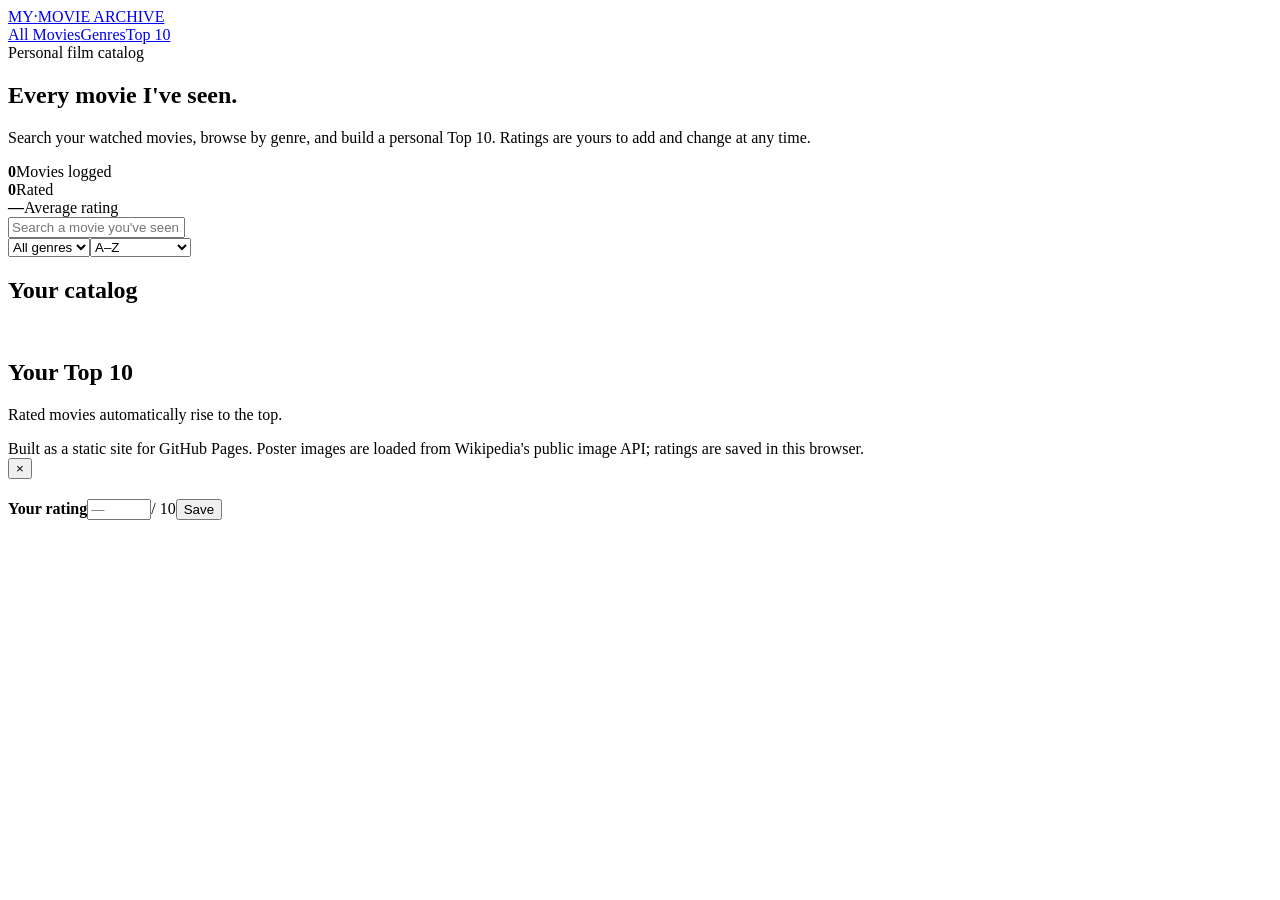
==== commit c20889d8: "Add files via upload" ====
--- a/index.html
+++ b/index.html
@@ -1,230 +1,8 @@
-<!doctype html>
-<html lang="en">
-<head>
-<meta charset="utf-8">
-<meta name="viewport" content="width=device-width, initial-scale=1">
-<title>My Movie Archive</title>
-<meta name="description" content="A personal catalog of movies watched, rated and ranked.">
-<style>
-:root {
-  --bg:#090a0d; --panel:#111319; --panel2:#171922; --text:#f3f4f6; --muted:#9298a5;
-  --line:#262a34; --accent:#e5b94f; --accent2:#ffffff; --danger:#e66b6b;
-}
-*{box-sizing:border-box} html{scroll-behavior:smooth}
-body{margin:0;background:radial-gradient(circle at top right,#171a25 0,#090a0d 38%),var(--bg);color:var(--text);font-family:Inter,ui-sans-serif,system-ui,-apple-system,BlinkMacSystemFont,"Segoe UI",sans-serif}
-a{color:inherit;text-decoration:none}
-header{position:sticky;top:0;z-index:20;background:rgba(9,10,13,.86);backdrop-filter:blur(18px);border-bottom:1px solid rgba(255,255,255,.06)}
-.nav{max-width:1400px;margin:auto;padding:18px 28px;display:flex;align-items:center;gap:28px}
-.logo{font-weight:800;letter-spacing:-.04em;font-size:21px;white-space:nowrap}
-.logo span{color:var(--accent)}
-nav{display:flex;gap:7px;flex:1}
-nav button{border:0;background:transparent;color:var(--muted);padding:10px 13px;border-radius:9px;cursor:pointer;font-weight:650}
-nav button.active,nav button:hover{background:var(--panel2);color:var(--text)}
-.hero{max-width:1400px;margin:auto;padding:68px 28px 34px}
-.kicker{color:var(--accent);font-size:12px;font-weight:800;text-transform:uppercase;letter-spacing:.16em}
-h1{font-size:clamp(40px,6vw,76px);line-height:.95;letter-spacing:-.055em;margin:13px 0 17px;max-width:800px}
-.hero p{max-width:650px;color:var(--muted);font-size:17px;line-height:1.65;margin:0 0 28px}
-.stats{display:flex;gap:28px;flex-wrap:wrap}
-.stat strong{font-size:25px;display:block} .stat span{font-size:12px;color:var(--muted);text-transform:uppercase;letter-spacing:.1em}
-.controls{max-width:1400px;margin:auto;padding:0 28px 24px;display:flex;gap:10px;flex-wrap:wrap;align-items:center}
-.search{flex:1;min-width:250px;position:relative}
-.search input{width:100%;padding:14px 17px 14px 42px;border:1px solid var(--line);border-radius:11px;background:var(--panel);color:var(--text);outline:none;font-size:14px}
-.search input:focus{border-color:#4b4f5c}
-.search:before{content:"⌕";position:absolute;left:16px;top:10px;font-size:20px;color:var(--muted)}
-select,.small-btn{background:var(--panel);border:1px solid var(--line);color:var(--text);border-radius:11px;padding:13px 14px;cursor:pointer}
-.small-btn:hover{border-color:#454a57}
-main{max-width:1400px;margin:auto;padding:0 28px 70px}
-.grid{display:grid;grid-template-columns:repeat(auto-fill,minmax(190px,1fr));gap:16px}
-.card{background:linear-gradient(180deg,var(--panel2),var(--panel));border:1px solid var(--line);border-radius:14px;overflow:hidden;cursor:pointer;transition:transform .2s,border-color .2s,box-shadow .2s}
-.card:hover{transform:translateY(-4px);border-color:#414652;box-shadow:0 16px 38px rgba(0,0,0,.28)}
-.poster{aspect-ratio:2/3;background:linear-gradient(145deg,#272b37,#0f1116);display:flex;align-items:flex-end;padding:17px;position:relative;overflow:hidden}
-.poster:after{content:"";position:absolute;inset:0;background:linear-gradient(180deg,transparent 45%,rgba(0,0,0,.8))}
-.poster .initials{position:relative;z-index:2;font-size:40px;font-weight:900;letter-spacing:-.07em;color:rgba(255,255,255,.9)}
-.poster .year{position:absolute;z-index:3;top:11px;right:11px;background:rgba(0,0,0,.55);padding:5px 7px;border-radius:7px;font-size:11px;color:#ddd}
-.cardbody{padding:13px 14px 15px}
-.title{font-weight:750;line-height:1.25;margin-bottom:7px}
-.meta{font-size:12px;color:var(--muted);line-height:1.45}
-.rating{margin-top:12px;display:flex;justify-content:space-between;align-items:center}
-.rating b{color:var(--accent);font-size:13px}
-.empty-rating{color:#6f7480;font-size:12px}
-.section-head{display:flex;justify-content:space-between;align-items:end;margin:18px 0 17px;gap:15px}
-.section-head h2{margin:0;font-size:25px;letter-spacing:-.03em}
-.section-head p{margin:0;color:var(--muted);font-size:13px}
-.toplist{display:grid;gap:10px;max-width:850px}
-.toprow{display:grid;grid-template-columns:42px 1fr 90px 90px;gap:12px;align-items:center;background:var(--panel);border:1px solid var(--line);padding:13px 15px;border-radius:11px}
-.rank{font-size:22px;font-weight:850;color:#6f7480} .toprow:first-child .rank{color:var(--accent)}
-.topname{font-weight:700} .topmeta{color:var(--muted);font-size:12px;margin-top:3px}
-.score{color:var(--accent);font-weight:800;text-align:right}
-.edit{text-align:right}
-.edit input{width:62px;background:#0b0c10;color:white;border:1px solid var(--line);border-radius:7px;padding:7px}
-.notice{padding:18px;border:1px dashed #353946;border-radius:12px;color:var(--muted);line-height:1.6;background:rgba(255,255,255,.015)}
-.modal{position:fixed;inset:0;background:rgba(0,0,0,.7);z-index:50;display:none;align-items:center;justify-content:center;padding:20px}
-.modal.open{display:flex}
-.dialog{max-width:760px;width:100%;background:#111319;border:1px solid #303541;border-radius:16px;overflow:hidden;box-shadow:0 30px 100px rgba(0,0,0,.55)}
-.dialog-top{display:grid;grid-template-columns:210px 1fr}
-.dialog-poster{min-height:315px;background:linear-gradient(145deg,#2b303d,#101217);padding:20px;display:flex;align-items:flex-end}
-.dialog-content{padding:28px}
-.dialog h2{font-size:32px;letter-spacing:-.04em;margin:0 0 6px}
-.dialog .close{float:right;border:0;background:transparent;color:var(--muted);font-size:25px;cursor:pointer}
-.tag{display:inline-block;background:#20232c;color:#bfc3cc;padding:5px 8px;border-radius:7px;font-size:11px;margin:8px 5px 8px 0}
-.synopsis{color:#c2c6ce;line-height:1.65;font-size:14px;margin:16px 0 20px}
-.ratebox{display:flex;align-items:center;gap:12px;padding-top:16px;border-top:1px solid var(--line)}
-.ratebox input{width:75px;padding:9px;background:#0b0c10;border:1px solid var(--line);color:white;border-radius:8px}
-footer{max-width:1400px;margin:auto;padding:0 28px 40px;color:#656b77;font-size:12px}
-@media(max-width:700px){.nav{padding:14px 16px;gap:10px;flex-wrap:wrap}nav{order:3;width:100%;overflow:auto}.hero,main,.controls,footer{padding-left:16px;padding-right:16px}.hero{padding-top:45px}.grid{grid-template-columns:repeat(2,minmax(0,1fr));gap:10px}.dialog-top{grid-template-columns:1fr}.dialog-poster{min-height:190px}.toprow{grid-template-columns:34px 1fr 70px}.edit{display:none}}
-</style>
-</head>
-<body>
-<header><div class="nav">
-<div class="logo">MY<span>·</span>MOVIE ARCHIVE</div>
-<nav>
-<button class="active" data-view="all">All Movies</button>
-<button data-view="genres">Genres</button>
-<button data-view="top10">Top 10</button>
-</nav>
-</div></header>
-
-<section class="hero">
-<div class="kicker">Personal film catalog</div>
-<h1>Every movie I've seen.</h1>
-<p>Search your watched movies, browse by genre, and build a personal Top 10. Ratings are yours to add and change at any time.</p>
-<div class="stats">
-<div class="stat"><strong id="count">0</strong><span>Movies logged</span></div>
-<div class="stat"><strong id="rated">0</strong><span>Rated</span></div>
-<div class="stat"><strong id="avg">—</strong><span>Average rating</span></div>
-</div>
-</section>
-
-<div class="controls" id="controls">
-<div class="search"><input id="search" placeholder="Search a movie you've seen…"></div>
-<select id="genre"><option value="">All genres</option></select>
-<select id="sort"><option value="title">A–Z</option><option value="rating">Rating</option><option value="year">Release year</option></select>
-</div>
-
-<main>
-<section id="allView">
-<div class="section-head"><div><h2>Your catalog</h2><p id="resultCount"></p></div></div>
-<div class="grid" id="grid"></div>
-</section>
-<section id="genreView" style="display:none">
-<div class="section-head"><div><h2>Browse by genre</h2><p>Pick a genre to filter the catalog.</p></div></div>
-<div class="grid" id="genreGrid"></div>
-</section>
-<section id="topView" style="display:none">
-<div class="section-head"><div><h2>Your Top 10</h2><p>Rated movies automatically rise to the top.</p></div></div>
-<div class="notice" id="topNotice" style="margin-bottom:14px"></div>
-<div class="toplist" id="toplist"></div>
-</section>
-</main>
-
-<footer>Built as a static site for GitHub Pages. Ratings are saved in this browser using local storage.</footer>
-
-<div class="modal" id="modal"><div class="dialog">
-<div class="dialog-top">
-<div class="dialog-poster" id="dialogPoster"></div>
-<div class="dialog-content">
-<button class="close" id="close">×</button>
-<h2 id="dialogTitle"></h2><div id="dialogMeta"></div>
-<div id="dialogTags"></div>
-<p class="synopsis" id="dialogSynopsis"></p>
-<div class="ratebox"><strong>Your rating</strong><input id="dialogRating" type="number" min="0" max="10" step=".1" placeholder="—"><span>/ 10</span><button class="small-btn" id="saveRating">Save</button></div>
-</div></div>
-</div></div>
-
-<script>
-const movies = [{"title": "Movies I have seen", "year": "", "group": null, "rating": null, "genre": "Drama", "synopsis": "A story centered on Movies I have seen, following its characters through a memorable conflict and journey."}, {"title": "We're the Millers", "year": 2013, "group": null, "rating": null, "genre": "Comedy, Crime", "synopsis": "A small-time drug dealer assembles a fake family to smuggle a shipment across the country."}, {"title": "The Other Guys", "year": 2010, "group": null, "rating": null, "genre": "Action, Comedy", "synopsis": "Two mismatched New York detectives get a chance to step into the spotlight after the city's top cops fall."}, {"title": "Blade Runner 2049", "year": 2017, "group": null, "rating": null, "genre": "Sci-Fi, Thriller", "synopsis": "A young blade runner uncovers a secret that leads him toward the long-buried legacy of an earlier replicant."}, {"title": "Shutter Island", "year": 2010, "group": null, "rating": null, "genre": "Mystery, Thriller", "synopsis": "A U.S. marshal investigates a disappearance at an isolated psychiatric facility and begins questioning reality itself."}, {"title": "Dune: Part One", "year": 2021, "group": null, "rating": null, "genre": "Sci-Fi, Adventure", "synopsis": "A gifted young heir is drawn into a struggle for control of the desert planet Arrakis and its vital spice."}, {"title": "Dune: Part Two", "year": 2024, "group": null, "rating": null, "genre": "Sci-Fi, Adventure", "synopsis": "Paul Atreides joins the Fremen and pursues both vengeance and a dangerous destiny on Arrakis."}, {"title": "Top gun: Maverick", "year": "", "group": null, "rating": null, "genre": "Drama", "synopsis": "A story centered on Top gun: Maverick, following its characters through a memorable conflict and journey."}, {"title": "Horrible Bosses", "year": 2011, "group": null, "rating": null, "genre": "Comedy, Crime", "synopsis": "Three frustrated friends plot to get rid of their unbearable bosses, with disastrous results."}, {"title": "22 jump street", "year": "", "group": null, "rating": null, "genre": "Drama", "synopsis": "A story centered on 22 jump street, following its characters through a memorable conflict and journey."}, {"title": "21 jump street", "year": "", "group": null, "rating": null, "genre": "Drama", "synopsis": "A story centered on 21 jump street, following its characters through a memorable conflict and journey."}, {"title": "The Nice Guys", "year": 2016, "group": null, "rating": null, "genre": "Comedy, Crime", "synopsis": "A private detective and a hired enforcer reluctantly team up to investigate a missing girl and a larger conspiracy."}, {"title": "Due Date", "year": 2010, "group": null, "rating": null, "genre": "Comedy, Road", "synopsis": "A tense architect is forced into an unlikely road trip with an eccentric stranger while racing home for his child's birth."}, {"title": "The Invisible Man", "year": 2020, "group": null, "rating": null, "genre": "Horror, Thriller", "synopsis": "A woman believes her abusive ex has found a way to become invisible and is stalking her."}, {"title": "The Shawshank Redemption", "year": 1994, "group": null, "rating": null, "genre": "Drama", "synopsis": "A banker sentenced to life in prison forms a friendship that helps him hold onto hope."}, {"title": "The godfather", "year": "", "group": null, "rating": null, "genre": "Drama", "synopsis": "A story centered on The godfather, following its characters through a memorable conflict and journey."}, {"title": "The dark knight", "year": "", "group": null, "rating": null, "genre": "Drama", "synopsis": "A story centered on The dark knight, following its characters through a memorable conflict and journey."}, {"title": "Schindler's List", "year": 1993, "group": null, "rating": null, "genre": "Drama, History", "synopsis": "A German industrialist gradually risks everything to protect Jewish workers from Nazi persecution."}, {"title": "Pulp fiction", "year": "", "group": null, "rating": null, "genre": "Drama", "synopsis": "A story centered on Pulp fiction, following its characters through a memorable conflict and journey."}, {"title": "Forrest gump", "year": "", "group": null, "rating": null, "genre": "Drama", "synopsis": "A story centered on Forrest gump, following its characters through a memorable conflict and journey."}, {"title": "Fight club", "year": "", "group": null, "rating": null, "genre": "Drama", "synopsis": "A story centered on Fight club, following its characters through a memorable conflict and journey."}, {"title": "Inception", "year": 2010, "group": null, "rating": null, "genre": "Sci-Fi, Thriller", "synopsis": "A skilled thief who steals secrets through dreams is offered a chance to erase his past by planting an idea."}, {"title": "The Phantom Menace", "year": 1999, "group": "Star Wars Episodes I–IX", "rating": null, "genre": "Sci-Fi, Adventure", "synopsis": "A young Anakin Skywalker enters a galaxy-wide conflict as Jedi and Naboo face a hidden threat."}, {"title": "Attack of the Clones", "year": 2002, "group": "Star Wars Episodes I–IX", "rating": null, "genre": "Sci-Fi, Adventure", "synopsis": "Anakin Skywalker and Obi-Wan investigate an assassination plot as a galaxy edges toward war."}, {"title": "Revenge of the Sith", "year": 2005, "group": "Star Wars Episodes I–IX", "rating": null, "genre": "Sci-Fi, Drama", "synopsis": "Anakin's fear and ambition pull him toward the dark side as the Jedi Order collapses."}, {"title": "A New Hope", "year": 1977, "group": "Star Wars Episodes I–IX", "rating": null, "genre": "Sci-Fi, Adventure", "synopsis": "A young farm boy joins rebels fighting an empire and helps destroy a devastating space station."}, {"title": "The Empire Strikes Back", "year": 1980, "group": "Star Wars Episodes I–IX", "rating": null, "genre": "Sci-Fi, Adventure", "synopsis": "The heroes face setbacks as the Empire strikes back and Luke confronts a powerful enemy."}, {"title": "Return of the Jedi", "year": 1983, "group": "Star Wars Episodes I–IX", "rating": null, "genre": "Sci-Fi, Adventure", "synopsis": "The rebels launch a final campaign against the Empire while Luke confronts his father."}, {"title": "The Force Awakens", "year": 2015, "group": "Star Wars Episodes I–IX", "rating": null, "genre": "Sci-Fi, Adventure", "synopsis": "A scavenger and a former stormtrooper join the Resistance as a new threat rises."}, {"title": "The Last Jedi", "year": 2017, "group": "Star Wars Episodes I–IX", "rating": null, "genre": "Sci-Fi, Adventure", "synopsis": "Rey seeks guidance from Luke Skywalker while the Resistance fights for survival."}, {"title": "The Rise of Skywalker", "year": 2019, "group": "Star Wars Episodes I–IX", "rating": null, "genre": "Sci-Fi, Adventure", "synopsis": "The surviving heroes face a final threat as the saga's conflict reaches its conclusion."}, {"title": "The matrix", "year": "", "group": null, "rating": null, "genre": "Drama", "synopsis": "A story centered on The matrix, following its characters through a memorable conflict and journey."}, {"title": "Interstellar", "year": 2014, "group": null, "rating": null, "genre": "Sci-Fi, Drama", "synopsis": "A former pilot joins a mission through a wormhole to search for a new home for humanity."}, {"title": "Se7en", "year": 1995, "group": null, "rating": null, "genre": "Crime, Thriller", "synopsis": "Two detectives hunt a killer whose murders are staged around the seven deadly sins."}, {"title": "Saving Private Ryan", "year": 1998, "group": null, "rating": null, "genre": "War, Drama", "synopsis": "A group of soldiers crosses war-torn France to bring one surviving paratrooper home."}, {"title": "The Green Mile", "year": 1999, "group": null, "rating": null, "genre": "Drama, Fantasy", "synopsis": "A prison guard develops an extraordinary bond with a gentle inmate who appears to possess a mysterious gift."}, {"title": "The Terminator", "year": 1984, "group": "Terminator 1 – 2", "rating": null, "genre": "Action, Sci-Fi", "synopsis": "A soldier travels back in time to protect the future mother of humanity's resistance leader from a killer machine."}, {"title": "Terminator 2: Judgment Day", "year": 1991, "group": "Terminator 1 – 2", "rating": null, "genre": "Action, Sci-Fi", "synopsis": "A reprogrammed Terminator protects a young John Connor from a more advanced machine sent to kill him."}, {"title": "Back to the Future", "year": 1985, "group": "Back to the Future 1–3", "rating": null, "genre": "Sci-Fi, Comedy", "synopsis": "A teenager travels back in time and accidentally interferes with the meeting of his future parents."}, {"title": "Back to the Future Part II", "year": 1989, "group": "Back to the Future 1–3", "rating": null, "genre": "Sci-Fi, Comedy", "synopsis": "Marty and Doc travel to the future, then return to an altered past they must repair."}, {"title": "Back to the Future Part III", "year": 1990, "group": "Back to the Future 1–3", "rating": null, "genre": "Sci-Fi, Comedy", "synopsis": "Marty travels to the Old West to rescue Doc and find a way back to his own time."}, {"title": "Gladiator", "year": 2000, "group": null, "rating": null, "genre": "Action, Drama", "synopsis": "A betrayed Roman general becomes a gladiator and seeks revenge against the emperor who destroyed his life."}, {"title": "The Pianist", "year": 2002, "group": null, "rating": null, "genre": "Drama, History", "synopsis": "A Jewish pianist struggles to survive the Nazi occupation of Warsaw."}, {"title": "The Lion King", "year": 1994, "group": null, "rating": null, "genre": "Animation, Adventure", "synopsis": "A young lion prince must overcome loss and reclaim his place as king."}, {"title": "The Departed", "year": 2006, "group": null, "rating": null, "genre": "Crime, Thriller", "synopsis": "An undercover cop and a mole inside the police try to expose each other from opposite sides of Boston's criminal underworld."}, {"title": "Whiplash", "year": 2014, "group": null, "rating": null, "genre": "Drama, Music", "synopsis": "An ambitious jazz drummer is pushed to extremes by a ruthless instructor."}, {"title": "The prestige", "year": "", "group": null, "rating": null, "genre": "Drama", "synopsis": "A story centered on The prestige, following its characters through a memorable conflict and journey."}, {"title": "Spider-Man: Across the Spider-Verse", "year": 2023, "group": null, "rating": null, "genre": "Animation, Action", "synopsis": "Miles Morales travels across a web of parallel worlds and clashes with other Spider-People over destiny."}, {"title": "Spider-Man: Into the Spider-Verse", "year": 2018, "group": null, "rating": null, "genre": "Animation, Action", "synopsis": "A teenager becomes Spider-Man and meets heroes from different dimensions."}, {"title": "The Intouchables", "year": 2011, "group": null, "rating": null, "genre": "Comedy, Drama", "synopsis": "An unlikely friendship develops between a wealthy quadriplegic man and the caregiver he hires."}, {"title": "Django Unchained", "year": 2012, "group": null, "rating": null, "genre": "Western, Drama", "synopsis": "A freed slave teams up with a bounty hunter to rescue his wife from a brutal plantation owner."}, {"title": "Alien 1–7", "year": "", "group": "Alien 1 – 7", "rating": null, "genre": "Sci-Fi, Horror", "synopsis": "A franchise of survival stories centered on humanity's terrifying encounters with deadly extraterrestrial creatures."}, {"title": "WALL-E", "year": 2008, "group": null, "rating": null, "genre": "Animation, Sci-Fi", "synopsis": "A lonely waste-collecting robot discovers a new purpose when another robot arrives on an abandoned Earth."}, {"title": "Memento", "year": 2000, "group": null, "rating": null, "genre": "Mystery, Thriller", "synopsis": "A man with severe short-term memory loss tries to find his wife's killer using notes, photos and tattoos."}, {"title": "The Odyssey", "year": 2026, "group": null, "rating": null, "genre": "Adventure, Mythology", "synopsis": "A mythic hero faces monsters, gods and impossible trials on a long journey home."}, {"title": "The shining", "year": "", "group": null, "rating": null, "genre": "Drama", "synopsis": "A story centered on The shining, following its characters through a memorable conflict and journey."}, {"title": "Inglourious Basterds", "year": 2009, "group": null, "rating": null, "genre": "War, Drama", "synopsis": "A group of Jewish-American soldiers and a vengeful survivor pursue Nazi leaders in occupied France."}, {"title": "Good Will Hunting", "year": 1997, "group": null, "rating": null, "genre": "Drama", "synopsis": "A troubled young janitor with extraordinary mathematical talent is pushed to confront his past."}, {"title": "Toy Story", "year": 1995, "group": "Toy Story", "rating": null, "genre": "Animation, Comedy", "synopsis": "A cowboy toy feels threatened when a flashy new space-ranger toy joins his owner's collection."}, {"title": "Toy Story 2", "year": 1999, "group": "Toy Story", "rating": null, "genre": "Animation, Comedy", "synopsis": "Woody is stolen by a collector, forcing his friends to mount a rescue while he questions his future."}, {"title": "Toy Story 3", "year": 2010, "group": "Toy Story", "rating": null, "genre": "Animation, Comedy", "synopsis": "Andy's toys face an uncertain future when he prepares to leave for college."}, {"title": "Toy Story 4", "year": 2019, "group": "Toy Story", "rating": null, "genre": "Animation, Adventure", "synopsis": "Woody and the toys meet a new creation who struggles with his identity during a road trip."}, {"title": "Toy Story 5", "year": 2026, "group": "Toy Story", "rating": null, "genre": "Animation, Comedy", "synopsis": "Woody and the toys face a new chapter as their world changes again."}, {"title": "The Dark Knight Rises", "year": 2012, "group": null, "rating": null, "genre": "Drama", "synopsis": "A story centered on The Dark Knight Rises, following its characters through a memorable conflict and journey."}, {"title": "Joker", "year": 2019, "group": null, "rating": null, "genre": "Crime, Drama", "synopsis": "A struggling man in Gotham descends into violence and becomes a symbol of chaos."}, {"title": "Reservoir Dogs", "year": 1992, "group": null, "rating": null, "genre": "Crime, Thriller", "synopsis": "A group of criminals turns on one another after a jewelry heist goes disastrously wrong."}, {"title": "2001: A Space Odyssey", "year": 1968, "group": null, "rating": null, "genre": "Sci-Fi, Mystery", "synopsis": "Humanity encounters a mysterious alien artifact whose influence stretches from prehistory to deep space."}, {"title": "Up", "year": 2009, "group": null, "rating": null, "genre": "Animation, Adventure", "synopsis": "A widower floats his house to South America and unexpectedly gains a young stowaway."}, {"title": "Full Metal Jacket", "year": 1987, "group": null, "rating": null, "genre": "War, Drama", "synopsis": "A Marine recruit endures brutal training before confronting the realities of the Vietnam War."}, {"title": "Die Hard", "year": 1988, "group": null, "rating": null, "genre": "Action, Thriller", "synopsis": "A New York cop trapped in a Los Angeles skyscraper fights terrorists during a Christmas party."}, {"title": "Raiders of the Lost Ark", "year": 1981, "group": "Indiana Jones 1–4", "rating": null, "genre": "Adventure, Action", "synopsis": "Indiana Jones races to find the Ark of the Covenant before the Nazis can use its power."}, {"title": "Indiana Jones and the Temple of Doom", "year": 1984, "group": "Indiana Jones 1–4", "rating": null, "genre": "Adventure, Action", "synopsis": "Indiana Jones becomes involved in a dangerous quest involving a sacred stone and a sinister cult."}, {"title": "Indiana Jones and the Last Crusade", "year": 1989, "group": "Indiana Jones 1–4", "rating": null, "genre": "Adventure, Action", "synopsis": "Indiana Jones searches for his missing father and the legendary Holy Grail."}, {"title": "Indiana Jones and the Kingdom of the Crystal Skull", "year": 2008, "group": "Indiana Jones 1–4", "rating": null, "genre": "Adventure, Action", "synopsis": "Indiana Jones is drawn into a Cold War-era search for mysterious crystal skulls."}, {"title": "1917", "year": 2019, "group": null, "rating": null, "genre": "War, Drama", "synopsis": "Two young soldiers race across enemy territory to deliver a message that could save hundreds of lives."}, {"title": "The Wolf of Wall Street", "year": 2013, "group": null, "rating": null, "genre": "Biography, Comedy", "synopsis": "A stockbroker builds a lavish empire through fraud, excess and relentless ambition."}, {"title": "The Truman Show", "year": 1998, "group": null, "rating": null, "genre": "Comedy, Drama", "synopsis": "A man slowly realizes that his entire life is being secretly filmed as a television show."}, {"title": "Green Book", "year": 2018, "group": null, "rating": null, "genre": "Drama, Comedy", "synopsis": "A working-class driver and a celebrated pianist form an unlikely friendship while touring the segregated American South."}, {"title": "Jurassic park", "year": "", "group": null, "rating": null, "genre": "Drama", "synopsis": "A story centered on Jurassic park, following its characters through a memorable conflict and journey."}, {"title": "Jurassic park 2", "year": "", "group": null, "rating": null, "genre": "Drama", "synopsis": "A story centered on Jurassic park 2, following its characters through a memorable conflict and journey."}, {"title": "Jurassic park 3", "year": "", "group": null, "rating": null, "genre": "Drama", "synopsis": "A story centered on Jurassic park 3, following its characters through a memorable conflict and journey."}, {"title": "Jurassic World", "year": 2015, "group": null, "rating": null, "genre": "Sci-Fi, Adventure", "synopsis": "A fully operational dinosaur theme park descends into chaos when a genetically engineered predator escapes."}, {"title": "Jurassic World: Fallen Kingdom", "year": 2018, "group": null, "rating": null, "genre": "Sci-Fi, Adventure", "synopsis": "Humans return to an island to rescue dinosaurs from a volcanic eruption and a dangerous new scheme."}, {"title": "Jurassic World: Dominion", "year": 2022, "group": null, "rating": null, "genre": "Sci-Fi, Adventure", "synopsis": "Humans and dinosaurs share the planet as old heroes and new survivors confront a global threat."}, {"title": "Batman begins", "year": "", "group": null, "rating": null, "genre": "Drama", "synopsis": "A story centered on Batman begins, following its characters through a memorable conflict and journey."}, {"title": "Oppenheimer", "year": 2023, "group": null, "rating": null, "genre": "Biography, Drama", "synopsis": "The story of the scientist who led the Manhattan Project and struggled with the consequences of creating the atomic bomb."}, {"title": "The sixth sense", "year": "", "group": null, "rating": null, "genre": "Drama", "synopsis": "A story centered on The sixth sense, following its characters through a memorable conflict and journey."}, {"title": "The Thing", "year": 1982, "group": null, "rating": null, "genre": "Horror, Sci-Fi", "synopsis": "Researchers at an isolated Antarctic station face an alien organism that can imitate any living being."}, {"title": "No country for old men", "year": "", "group": null, "rating": null, "genre": "Drama", "synopsis": "A story centered on No country for old men, following its characters through a memorable conflict and journey."}, {"title": "Prisoners", "year": 2013, "group": null, "rating": null, "genre": "Crime, Thriller", "synopsis": "A desperate father takes matters into his own hands after his daughter and her friend disappear."}, {"title": "A Beautiful Mind", "year": 2001, "group": null, "rating": null, "genre": "Biography, Drama", "synopsis": "A brilliant mathematician struggles with mental illness while trying to distinguish reality from delusion."}, {"title": "Project Hail Mary", "year": 2026, "group": null, "rating": null, "genre": "Sci-Fi, Adventure", "synopsis": "A lone astronaut awakens far from Earth with a mission to save humanity from an extinction-level threat."}, {"title": "Finding Nemo", "year": 2003, "group": null, "rating": null, "genre": "Animation, Adventure", "synopsis": "A timid clownfish crosses the ocean to find his son after the boy is captured."}, {"title": "Catch Me If You Can", "year": 2002, "group": null, "rating": null, "genre": "Biography, Crime", "synopsis": "A gifted young con artist travels the world while an FBI agent relentlessly tracks him."}, {"title": "Inside Out", "year": 2015, "group": null, "rating": null, "genre": "Animation, Comedy", "synopsis": "The emotions inside a young girl's mind struggle to guide her through a major life change."}, {"title": "Inside Out 2", "year": 2024, "group": null, "rating": null, "genre": "Animation, Comedy", "synopsis": "New emotions arrive as Riley enters her teenage years and her inner world becomes more complicated."}, {"title": "Hacksaw Ridge", "year": 2016, "group": null, "rating": null, "genre": "War, Biography", "synopsis": "A conscientious medic serves in battle without carrying a weapon and saves lives under extraordinary fire."}, {"title": "Mad Max: Fury Road", "year": 2015, "group": null, "rating": null, "genre": "Action, Sci-Fi", "synopsis": "A hardened survivor joins a rebel escape across a desert wasteland while pursued by a tyrannical warlord."}, {"title": "Furiosa: A Mad Max Saga", "year": 2024, "group": null, "rating": null, "genre": "Action, Sci-Fi", "synopsis": "A young Furiosa is torn from her home and grows into the fierce warrior she will become."}, {"title": "Ratatouille", "year": 2007, "group": null, "rating": null, "genre": "Animation, Comedy", "synopsis": "A talented rat dreams of becoming a chef and secretly helps a struggling Parisian cook."}, {"title": "How to Train Your Dragon", "year": 2010, "group": null, "rating": null, "genre": "Animation, Adventure", "synopsis": "A young Viking befriends an injured dragon and changes his village's view of the creatures."}, {"title": "The Grand Budapest Hotel", "year": 2014, "group": null, "rating": null, "genre": "Comedy, Adventure", "synopsis": "A legendary hotel concierge and his young protégé become entangled in a stolen painting and a family fortune."}, {"title": "Monsters, Inc.", "year": 2001, "group": null, "rating": null, "genre": "Animation, Comedy", "synopsis": "Monsters who power their city by scaring children must deal with a little girl who enters their world."}, {"title": "Ford v Ferrari", "year": 2019, "group": null, "rating": null, "genre": "Biography, Sports", "synopsis": "An American team builds a revolutionary race car to challenge Ferrari at Le Mans."}, {"title": "Spider-Man", "year": 2002, "group": null, "rating": null, "genre": "Action, Superhero", "synopsis": "A teenager bitten by a genetically altered spider learns that great power brings great responsibility."}, {"title": "Spider-Man 2", "year": 2004, "group": null, "rating": null, "genre": "Action, Superhero", "synopsis": "Peter Parker struggles to balance his personal life with being Spider-Man while facing a brilliant scientist turned villain."}, {"title": "Spider-Man 3", "year": 2007, "group": null, "rating": null, "genre": "Action, Superhero", "synopsis": "Peter's life becomes complicated by new enemies and a mysterious alien substance that changes him."}, {"title": "The Amazing Spider-Man", "year": 2012, "group": null, "rating": null, "genre": "Action, Superhero", "synopsis": "Peter Parker investigates his parents' disappearance while becoming Spider-Man and facing a dangerous scientist."}, {"title": "The Amazing Spider-Man 2", "year": 2014, "group": null, "rating": null, "genre": "Action, Superhero", "synopsis": "Peter faces a powerful new enemy while struggling with the consequences of his relationship and his identity."}, {"title": "Spider-Man: Homecoming", "year": 2017, "group": null, "rating": null, "genre": "Action, Superhero", "synopsis": "A teenage Spider-Man tries to prove himself while a dangerous arms dealer threatens his neighborhood."}, {"title": "Spider-Man: Far From Home", "year": 2019, "group": null, "rating": null, "genre": "Action, Superhero", "synopsis": "Peter's school trip to Europe is interrupted by elemental creatures and a mysterious new hero."}, {"title": "Spider-Man: No Way Home", "year": 2021, "group": null, "rating": null, "genre": "Action, Superhero", "synopsis": "A spell gone wrong brings villains from other universes into Peter Parker's world."}, {"title": "Spider-Man: Brand New Day", "year": 2026, "group": null, "rating": null, "genre": "Action, Superhero", "synopsis": "Spider-Man faces a new chapter of his life as a fresh threat emerges in New York."}, {"title": "Logan", "year": 2017, "group": null, "rating": null, "genre": "Action, Drama", "synopsis": "An aging Wolverine protects a mysterious young mutant while confronting the end of his own era."}, {"title": "Pirates of the Caribbean: The curse of the black pearl", "year": "", "group": null, "rating": null, "genre": "Drama", "synopsis": "A story centered on Pirates of the Caribbean: The curse of the black pearl, following its characters through a memorable conflict and journey."}, {"title": "The Big Lebowski", "year": 1998, "group": null, "rating": null, "genre": "Comedy, Crime", "synopsis": "A laid-back bowler is mistaken for a millionaire and pulled into an increasingly bizarre kidnapping plot."}, {"title": "The Incredibles", "year": 2004, "group": null, "rating": null, "genre": "Animation, Action", "synopsis": "A family of retired superheroes is forced back into action to stop a new villain."}, {"title": "Incredibles 2", "year": 2018, "group": null, "rating": null, "genre": "Animation, Action", "synopsis": "Helen takes the lead in a superhero campaign while Bob manages the family and a new threat emerges."}, {"title": "A Bug's Life", "year": 1998, "group": null, "rating": null, "genre": "Animation, Comedy", "synopsis": "A clumsy ant recruits a group of performers to defend his colony from bullying grasshoppers."}, {"title": "Cars", "year": 2006, "group": null, "rating": null, "genre": "Animation, Comedy", "synopsis": "A hotshot race car gets stranded in a small town and learns lessons about friendship and humility."}, {"title": "Cars 2", "year": 2011, "group": null, "rating": null, "genre": "Animation, Action", "synopsis": "Lightning McQueen enters an international race while Mater becomes tangled in a spy adventure."}, {"title": "Brave", "year": 2012, "group": null, "rating": null, "genre": "Animation, Adventure", "synopsis": "A rebellious Scottish princess must repair her relationship with her mother after a magical mistake."}, {"title": "Monsters University", "year": 2013, "group": null, "rating": null, "genre": "Animation, Comedy", "synopsis": "Mike and Sulley meet as rivals at university before an event forces them to work together."}, {"title": "The Good Dinosaur", "year": 2015, "group": null, "rating": null, "genre": "Animation, Adventure", "synopsis": "A young dinosaur separated from his family forms a friendship with a human boy."}, {"title": "Finding Dory", "year": 2016, "group": null, "rating": null, "genre": "Animation, Adventure", "synopsis": "Dory searches for her long-lost parents while her friends help her navigate the ocean."}, {"title": "Cars 3", "year": 2017, "group": null, "rating": null, "genre": "Animation, Sports", "synopsis": "Lightning McQueen must adapt to a new generation of racers with help from an ambitious young trainer."}, {"title": "Lightyear", "year": 2022, "group": null, "rating": null, "genre": "Animation, Sci-Fi", "synopsis": "A space ranger becomes stranded on a hostile planet and fights to find a way home."}, {"title": "Robin Hood (1973)", "year": 1973, "group": null, "rating": null, "genre": "Animation, Adventure", "synopsis": "A fox version of Robin Hood steals from the rich and fights an unjust ruler."}, {"title": "The Little Mermaid", "year": 1989, "group": null, "rating": null, "genre": "Animation, Fantasy", "synopsis": "A young mermaid dreams of life on land and makes a dangerous deal to pursue it."}, {"title": "Beauty and the Beast", "year": 1991, "group": null, "rating": null, "genre": "Animation, Fantasy", "synopsis": "A young woman discovers kindness and love inside a prince cursed to live as a beast."}, {"title": "Aladdin", "year": 1992, "group": null, "rating": null, "genre": "Animation, Fantasy", "synopsis": "A street thief discovers a magic lamp and gets caught in a battle with a power-hungry sorcerer."}, {"title": "James and the Giant Peach", "year": 1996, "group": null, "rating": null, "genre": "Animation, Fantasy", "synopsis": "An orphan escapes a cruel home and begins a magical journey inside a giant peach."}, {"title": "Mulan", "year": 1998, "group": null, "rating": null, "genre": "Animation, Adventure", "synopsis": "A young woman disguises herself as a soldier to protect her family and fight for China."}, {"title": "Tarzan", "year": 1999, "group": null, "rating": null, "genre": "Animation, Adventure", "synopsis": "A boy raised by gorillas discovers his human origins and encounters the world beyond the jungle."}, {"title": "Dinosaur", "year": 2000, "group": null, "rating": null, "genre": "Animation, Adventure", "synopsis": "An orphaned dinosaur joins a herd and struggles to survive a dangerous migration."}, {"title": "Treasure Planet", "year": 2002, "group": null, "rating": null, "genre": "Animation, Sci-Fi", "synopsis": "A rebellious teenager joins a space voyage in search of legendary treasure."}, {"title": "The Jungle Book", "year": 1967, "group": null, "rating": null, "genre": "Animation, Adventure", "synopsis": "A human boy raised by wolves must decide where he belongs as he journeys through the jungle."}, {"title": "Chicken Little", "year": 2005, "group": null, "rating": null, "genre": "Animation, Comedy", "synopsis": "A young chicken struggles to regain his town's trust after believing the sky is falling."}, {"title": "Bolt", "year": 2008, "group": null, "rating": null, "genre": "Animation, Comedy", "synopsis": "A television dog who believes he has superpowers must find his way home in the real world."}, {"title": "Tangled", "year": 2010, "group": null, "rating": null, "genre": "Animation, Comedy", "synopsis": "A sheltered princess with magical hair escapes her tower with a charming thief and discovers the world."}, {"title": "Frankenweenie", "year": 2012, "group": null, "rating": null, "genre": "Animation, Fantasy", "synopsis": "A boy uses science to bring his beloved dog back to life, with unexpected consequences."}, {"title": "Wreck-It Ralph", "year": 2012, "group": null, "rating": null, "genre": "Animation, Comedy", "synopsis": "A video-game villain leaves his own game to prove he can be a hero."}, {"title": "Planes", "year": 2013, "group": null, "rating": null, "genre": "Animation, Adventure", "synopsis": "A crop-dusting plane dreams of racing around the world despite his fear of heights."}, {"title": "Frozen", "year": 2013, "group": null, "rating": null, "genre": "Animation, Fantasy", "synopsis": "A young woman sets out to find her sister and break the winter curse that has overtaken their kingdom."}, {"title": "Big Hero 6", "year": 2014, "group": null, "rating": null, "genre": "Animation, Action", "synopsis": "A robotics prodigy and his friends become a superhero team after a devastating tragedy."}, {"title": "Zootropolis", "year": 2016, "group": null, "rating": null, "genre": "Animation, Comedy", "synopsis": "A rookie rabbit police officer teams with a cynical fox to solve a mystery in a city of animals."}, {"title": "Zootropolis 2", "year": 2025, "group": null, "rating": null, "genre": "Animation, Comedy", "synopsis": "Judy Hopps and Nick Wilde return to investigate a new mystery that tests their partnership."}, {"title": "Moana", "year": 2016, "group": null, "rating": null, "genre": "Animation, Adventure", "synopsis": "A determined teenager sails across the ocean to restore the heart of a goddess and save her island."}, {"title": "Ralph Breaks the Internet", "year": 2018, "group": null, "rating": null, "genre": "Animation, Comedy", "synopsis": "Ralph and Vanellope enter the internet to find a replacement part and stumble into a huge new world."}, {"title": "Ice age 1", "year": "", "group": null, "rating": null, "genre": "Drama", "synopsis": "A story centered on Ice age 1, following its characters through a memorable conflict and journey."}, {"title": "Ice age 2", "year": "", "group": null, "rating": null, "genre": "Drama", "synopsis": "A story centered on Ice age 2, following its characters through a memorable conflict and journey."}, {"title": "Ice age 3", "year": "", "group": null, "rating": null, "genre": "Drama", "synopsis": "A story centered on Ice age 3, following its characters through a memorable conflict and journey."}, {"title": "Ice age 4", "year": "", "group": null, "rating": null, "genre": "Drama", "synopsis": "A story centered on Ice age 4, following its characters through a memorable conflict and journey."}, {"title": "Ice age 5", "year": "", "group": null, "rating": null, "genre": "Drama", "synopsis": "A story centered on Ice age 5, following its characters through a memorable conflict and journey."}, {"title": "Night at the Museum", "year": 2006, "group": null, "rating": null, "genre": "Comedy, Fantasy", "synopsis": "A new museum guard discovers that the exhibits come alive every night."}, {"title": "Night at the Museum: Battle of the Smithsonian", "year": 2009, "group": null, "rating": null, "genre": "Comedy, Fantasy", "synopsis": "Larry returns to the museum world when his friends face a new threat in Washington, D.C."}, {"title": "X-Men", "year": 2000, "group": null, "rating": null, "genre": "Action, Superhero", "synopsis": "Mutants with extraordinary abilities are caught between a peaceful vision of coexistence and a militant uprising."}, {"title": "X2: X-Men United", "year": 2003, "group": null, "rating": null, "genre": "Action, Superhero", "synopsis": "The X-Men join forces with an enemy to stop a military plan targeting all mutants."}, {"title": "Hulk", "year": 2003, "group": null, "rating": null, "genre": "Action, Sci-Fi", "synopsis": "A scientist exposed to gamma radiation transforms into a powerful creature when anger takes over."}, {"title": "Fantastic Four (2005)", "year": 2005, "group": null, "rating": null, "genre": "Action, Superhero", "synopsis": "Four astronauts gain extraordinary abilities after a cosmic accident and must face a dangerous rival."}, {"title": "X-Men: The Last Stand", "year": 2006, "group": null, "rating": null, "genre": "Action, Superhero", "synopsis": "A supposed cure for mutation divides the X-Men and sparks a war between humans and mutants."}, {"title": "Ghost Rider", "year": 2007, "group": null, "rating": null, "genre": "Action, Fantasy", "synopsis": "A stunt performer becomes a supernatural bounty hunter bound to a demonic curse."}, {"title": "Fantastic Four: Rise of the Silver Surfer", "year": 2007, "group": null, "rating": null, "genre": "Action, Sci-Fi", "synopsis": "The Fantastic Four face a cosmic herald and a world-threatening force while preparing for a wedding."}, {"title": "Iron Man", "year": 2008, "group": null, "rating": null, "genre": "Action, Superhero", "synopsis": "A wealthy weapons manufacturer builds an armored suit and becomes a hero after a life-changing captivity."}, {"title": "Iron Man 2", "year": 2010, "group": null, "rating": null, "genre": "Action, Superhero", "synopsis": "Tony Stark faces rivals and a vengeful weapons engineer while struggling with the consequences of his technology."}, {"title": "Iron Man 3", "year": 2013, "group": null, "rating": null, "genre": "Action, Superhero", "synopsis": "Tony Stark confronts a terrorist threat while dealing with trauma and the loss of his armor."}, {"title": "The Incredible Hulk", "year": 2008, "group": null, "rating": null, "genre": "Action, Sci-Fi", "synopsis": "Bruce Banner searches for a cure while a military force hunts the powerful creature inside him."}, {"title": "X-Men Origins: Wolverine", "year": 2009, "group": null, "rating": null, "genre": "Action, Superhero", "synopsis": "Wolverine's violent past and mysterious origins are explored as he becomes entangled with a secret program."}, {"title": "Thor", "year": 2011, "group": null, "rating": null, "genre": "Action, Fantasy", "synopsis": "An arrogant Norse god is exiled to Earth and learns humility while defending his new home."}, {"title": "X-Men: First Class", "year": 2011, "group": null, "rating": null, "genre": "Action, Superhero", "synopsis": "Young Charles Xavier and Erik Lehnsherr form an early mutant team as their friendship begins to fracture."}, {"title": "Captain America: The First Avenger", "year": 2011, "group": null, "rating": null, "genre": "Action, Superhero", "synopsis": "A frail young man becomes a super-soldier and fights a Nazi-backed enemy during World War II."}, {"title": "The Avengers", "year": 2012, "group": null, "rating": null, "genre": "Action, Superhero", "synopsis": "Earth's greatest heroes must overcome their differences to stop an alien invasion."}, {"title": "Avengers: Age of Ultron", "year": 2015, "group": null, "rating": null, "genre": "Action, Superhero", "synopsis": "The Avengers create an artificial intelligence that turns against humanity."}, {"title": "Avengers: Infinity War", "year": 2018, "group": null, "rating": null, "genre": "Action, Superhero", "synopsis": "The Avengers and their allies race to stop Thanos from collecting the Infinity Stones."}, {"title": "Avengers: Endgame", "year": 2019, "group": null, "rating": null, "genre": "Action, Superhero", "synopsis": "The surviving heroes attempt one last mission to undo the devastation caused by Thanos."}, {"title": "The Wolverine", "year": 2013, "group": null, "rating": null, "genre": "Action, Superhero", "synopsis": "Wolverine travels to Japan, where he faces old enemies and a new threat to his immortality."}, {"title": "Thor: The Dark World", "year": 2013, "group": null, "rating": null, "genre": "Action, Fantasy", "synopsis": "Thor battles an ancient enemy who seeks to use a powerful cosmic weapon to plunge the universe into darkness."}, {"title": "Captain America: The Winter Soldier", "year": 2014, "group": null, "rating": null, "genre": "Action, Thriller", "synopsis": "Steve Rogers uncovers a conspiracy inside S.H.I.E.L.D. while facing a mysterious assassin."}, {"title": "X-Men: Days of Future Past", "year": 2014, "group": null, "rating": null, "genre": "Action, Sci-Fi", "synopsis": "Mutants send Wolverine into the past to prevent a future where humanity hunts them to extinction."}, {"title": "Guardians of the Galaxy", "year": 2014, "group": null, "rating": null, "genre": "Action, Sci-Fi", "synopsis": "A group of cosmic misfits must unite to stop a powerful artifact from destroying worlds."}, {"title": "Ant-Man", "year": 2015, "group": null, "rating": null, "genre": "Action, Comedy", "synopsis": "A thief becomes a superhero after receiving a shrinking suit from a brilliant scientist."}, {"title": "Fantastic Four (2015)", "year": 2015, "group": null, "rating": null, "genre": "Action, Sci-Fi", "synopsis": "Four young scientists gain strange abilities after a dangerous experiment changes their bodies."}, {"title": "Deadpool", "year": 2016, "group": null, "rating": null, "genre": "Action, Comedy", "synopsis": "A wisecracking mercenary gains accelerated healing and hunts the man responsible for ruining his life."}, {"title": "Deadpool 2", "year": 2018, "group": null, "rating": null, "genre": "Action, Comedy", "synopsis": "Deadpool forms an unlikely team to protect a young mutant from a time-traveling soldier."}, {"title": "Deadpool & Wolverine", "year": 2024, "group": null, "rating": null, "genre": "Action, Comedy", "synopsis": "Deadpool recruits a reluctant Wolverine for a multiverse mission that threatens the future."}, {"title": "Captain America: Civil War", "year": 2016, "group": null, "rating": null, "genre": "Action, Superhero", "synopsis": "The Avengers split over government control, forcing friends to fight one another."}, {"title": "X-Men: Apocalypse", "year": 2016, "group": null, "rating": null, "genre": "Action, Superhero", "synopsis": "The X-Men face an ancient mutant who plans to reshape civilization in his image."}, {"title": "Doctor Strange", "year": 2016, "group": null, "rating": null, "genre": "Action, Fantasy", "synopsis": "A brilliant surgeon learns mystic arts after a devastating injury changes his life."}, {"title": "Guardians of the Galaxy Vol. 2", "year": 2017, "group": null, "rating": null, "genre": "Action, Sci-Fi", "synopsis": "The Guardians uncover the truth about Peter Quill's parentage while facing a cosmic threat."}, {"title": "Thor: Ragnarok", "year": 2017, "group": null, "rating": null, "genre": "Action, Fantasy", "synopsis": "Thor must escape an alien world and stop the destruction of Asgard by a powerful enemy."}, {"title": "Black Panther", "year": 2018, "group": null, "rating": null, "genre": "Action, Superhero", "synopsis": "A newly crowned king must protect Wakanda from a challenger who questions his family's rule."}, {"title": "Ant-Man and the Wasp", "year": 2018, "group": null, "rating": null, "genre": "Action, Comedy", "synopsis": "Scott Lang joins Hope van Dyne on a mission involving the quantum realm and her missing mother."}, {"title": "Venom", "year": 2018, "group": null, "rating": null, "genre": "Action, Sci-Fi", "synopsis": "A journalist bonds with an alien symbiote and becomes an unlikely antihero."}, {"title": "Captain Marvel", "year": 2019, "group": null, "rating": null, "genre": "Action, Sci-Fi", "synopsis": "A powerful pilot discovers the truth about her past while caught between alien civilizations."}, {"title": "Dark Phoenix", "year": 2019, "group": null, "rating": null, "genre": "Action, Superhero", "synopsis": "Jean Grey struggles to control an immense power that threatens both her team and the world."}, {"title": "Venom: Let There Be Carnage", "year": 2021, "group": null, "rating": null, "genre": "Action, Sci-Fi", "synopsis": "Venom faces a dangerous new symbiote while Eddie Brock's life becomes increasingly chaotic."}, {"title": "Black Widow", "year": 2021, "group": null, "rating": null, "genre": "Action, Thriller", "synopsis": "Natasha Romanoff confronts her past and reunites with a family of former spies."}, {"title": "Eternals", "year": 2021, "group": null, "rating": null, "genre": "Action, Sci-Fi", "synopsis": "Ancient immortal beings emerge from hiding to defend Earth against a threat tied to humanity's origins."}, {"title": "Morbius", "year": 2022, "group": null, "rating": null, "genre": "Action, Horror", "synopsis": "A scientist experimenting with a cure for his blood disorder accidentally transforms himself into a vampire-like creature."}, {"title": "Shang-Chi and the Legend of the Ten Rings", "year": 2021, "group": null, "rating": null, "genre": "Action, Fantasy", "synopsis": "A young man with a hidden past is drawn into his family's mysterious criminal legacy and a supernatural conflict."}, {"title": "Doctor Strange in the Multiverse of Madness", "year": 2022, "group": null, "rating": null, "genre": "Action, Fantasy", "synopsis": "Doctor Strange journeys through alternate realities while trying to contain a dangerous multiverse threat."}, {"title": "Thor: Love and Thunder", "year": 2022, "group": null, "rating": null, "genre": "Action, Comedy", "synopsis": "Thor faces a god-killing enemy while reuniting with an old love who now wields his former weapon."}, {"title": "Black Panther: Wakanda Forever", "year": 2022, "group": null, "rating": null, "genre": "Action, Drama", "synopsis": "Wakanda mourns its king while facing a new threat from the underwater nation of Talokan."}, {"title": "Guardians of the Galaxy Vol. 3", "year": 2023, "group": null, "rating": null, "genre": "Action, Sci-Fi", "synopsis": "The Guardians launch a dangerous mission to save Rocket and confront the creator behind his suffering."}, {"title": "The Fantastic Four: First Steps", "year": 2025, "group": null, "rating": null, "genre": "Action, Sci-Fi", "synopsis": "Marvel's first family faces a cosmic threat while balancing heroism, family and life in a retro-futuristic world."}, {"title": "Ant-Man and the Wasp: Quantumania", "year": 2023, "group": null, "rating": null, "genre": "Action, Sci-Fi", "synopsis": "The Ant-Man family is pulled into the Quantum Realm and faces the formidable Kang."}];
-const KEY = "myMovieArchiveRatingsV1";
-let ratings = JSON.parse(localStorage.getItem(KEY) || "{}");
-let current = null;
-
-const els = {
-  grid:document.getElementById("grid"), genreGrid:document.getElementById("genreGrid"),
-  search:document.getElementById("search"), genre:document.getElementById("genre"), sort:document.getElementById("sort"),
-  resultCount:document.getElementById("resultCount"), count:document.getElementById("count"),
-  rated:document.getElementById("rated"), avg:document.getElementById("avg"),
-  modal:document.getElementById("modal"), dialogTitle:document.getElementById("dialogTitle"),
-  dialogMeta:document.getElementById("dialogMeta"), dialogTags:document.getElementById("dialogTags"),
-  dialogSynopsis:document.getElementById("dialogSynopsis"), dialogPoster:document.getElementById("dialogPoster"),
-  dialogRating:document.getElementById("dialogRating"), toplist:document.getElementById("toplist"), topNotice:document.getElementById("topNotice")
-};
-
-function initials(title) {
-  const words=title.replace(/[:&–-]/g," ").split(/\s+/).filter(w=>w.length>2 && !["the","and"].includes(w.toLowerCase()));
-  return (words.slice(0,2).map(w=>w[0]).join("") || title.slice(0,2)).toUpperCase();
-}
-function getRating(m) { return ratings[m.title] ?? null; }
-function saveAll() { localStorage.setItem(KEY, JSON.stringify(ratings)); updateStats(); render(); renderTop(); }
-function updateStats() {
-  const rs=movies.map(getRating).filter(x=>typeof x==="number");
-  els.count.textContent=movies.length; els.rated.textContent=rs.length;
-  els.avg.textContent=rs.length ? (rs.reduce((a,b)=>a+b,0)/rs.length).toFixed(1) : "—";
-}
-function genres() {
-  const set=new Set(); movies.forEach(m=>m.genre.split(", ").forEach(g=>set.add(g)));
-  return [...set].sort();
-}
-function card(m) {
-  const r=getRating(m);
-  const c=document.createElement("article"); c.className="card"; c.onclick=()=>openMovie(m);
-  c.innerHTML=`<div class="poster"><span class="initials">${initials(m.title)}</span>${m.year?`<span class="year">${m.year}</span>`:""}</div>
-  <div class="cardbody"><div class="title">${m.title}</div><div class="meta">${m.year||"Year unknown"} · ${m.genre}</div>
-  <div class="rating">${r!==null?`<b>★ ${Number(r).toFixed(1)} / 10</b>`:`<span class="empty-rating">Not rated yet</span>`}<span class="meta">Watched ✓</span></div></div>`;
-  return c;
-}
-function filtered() {
-  const q=els.search.value.toLowerCase().trim(), g=els.genre.value;
-  let arr=movies.filter(m=>(!q||m.title.toLowerCase().includes(q)||m.genre.toLowerCase().includes(q))&&(!g||m.genre.split(", ").includes(g)));
-  if(els.sort.value==="rating") arr.sort((a,b)=>(getRating(b)??-1)-(getRating(a)??-1));
-  else if(els.sort.value==="year") arr.sort((a,b)=>(b.year||0)-(a.year||0));
-  else arr.sort((a,b)=>a.title.localeCompare(b.title));
-  return arr;
-}
-function render() {
-  const arr=filtered(); els.grid.innerHTML=""; arr.forEach(m=>els.grid.appendChild(card(m)));
-  els.resultCount.textContent=`${arr.length} of ${movies.length} movies`;
-  els.genreGrid.innerHTML=""; arr.forEach(m=>els.genreGrid.appendChild(card(m)));
-}
-function renderTop() {
-  const rated=movies.filter(m=>getRating(m)!==null).sort((a,b)=>getRating(b)-getRating(a)).slice(0,10);
-  els.toplist.innerHTML="";
-  els.topNotice.textContent = rated.length
-    ? "Add ratings from any movie card. Your highest-rated films will automatically appear here."
-    : "Your Top 10 is ready — rate movies from their detail window and your ranking will build automatically.";
-  rated.forEach((m,i)=>{
-    const row=document.createElement("div"); row.className="toprow";
-    row.innerHTML=`<div class="rank">#${i+1}</div><div><div class="topname">${m.title}</div><div class="topmeta">${m.year||""} · ${m.genre}</div></div><div class="score">★ ${Number(getRating(m)).toFixed(1)}</div><div class="edit"><input value="${getRating(m)}" min="0" max="10" step=".1" type="number"></div>`;
-    row.querySelector("input").onchange=e=>{let v=Number(e.target.value); if(v>=0&&v<=10){ratings[m.title]=v;saveAll()}};
-    els.toplist.appendChild(row);
-  });
-}
-function openMovie(m) {
-  current=m; els.modal.classList.add("open"); els.dialogTitle.textContent=m.title;
-  els.dialogMeta.textContent=`${m.year||"Year unknown"} · Watched`;
-  els.dialogTags.innerHTML=m.genre.split(", ").map(g=>`<span class="tag">${g}</span>`).join("");
-  els.dialogSynopsis.textContent=m.synopsis;
-  els.dialogPoster.innerHTML=`<span class="initials" style="font-size:52px;font-weight:900">${initials(m.title)}</span>`;
-  els.dialogRating.value=getRating(m)??"";
-}
-document.getElementById("close").onclick=()=>els.modal.classList.remove("open");
-els.modal.onclick=e=>{if(e.target===els.modal)els.modal.classList.remove("open")};
-document.getElementById("saveRating").onclick=()=>{
-  const v=els.dialogRating.value===""?null:Number(els.dialogRating.value);
-  if(v!==null && (v<0||v>10)) return alert("Please enter a rating from 0 to 10.");
-  if(v===null) delete ratings[current.title]; else ratings[current.title]=v;
-  saveAll(); els.modal.classList.remove("open");
-};
-document.querySelectorAll("nav button").forEach(b=>b.onclick=()=>{
-  document.querySelectorAll("nav button").forEach(x=>x.classList.remove("active")); b.classList.add("active");
-  const v=b.dataset.view;
-  document.getElementById("allView").style.display=v==="all"?"block":"none";
-  document.getElementById("genreView").style.display=v==="genres"?"block":"none";
-  document.getElementById("topView").style.display=v==="top10"?"block":"none";
-  els.search.parentElement.style.display=v==="top10"?"none":"block";
-  els.genre.style.display=v==="top10"?"none":"block"; els.sort.style.display=v==="top10"?"none":"block";
-  if(v==="top10") renderTop();
-});
-genres().forEach(g=>{const o=document.createElement("option");o.value=g;o.textContent=g;els.genre.appendChild(o)});
-els.search.oninput=render; els.genre.onchange=render; els.sort.onchange=render;
-updateStats(); render(); renderTop();
-</script>
-</body></html>+<!doctype html><html lang="en"><head><meta charset="utf-8"><meta name="viewport" content="width=device-width,initial-scale=1"><title>My Movie Archive</title><meta name="description" content="A personal catalog of movies watched, rated and ranked."><link rel="stylesheet" href="style.css"></head><body>
+<header><div class="nav"><a class="logo" href="index.html">MY<span>·</span>MOVIE ARCHIVE</a><nav><a class="active" href="index.html">All Movies</a><a href="genres.html">Genres</a><a href="index.html#top10">Top 10</a></nav></div></header>
+<section class="hero"><div class="kicker">Personal film catalog</div><h1>Every movie I've seen.</h1><p>Search your watched movies, browse by genre, and build a personal Top 10. Ratings are yours to add and change at any time.</p><div class="stats"><div class="stat"><strong id="count">0</strong><span>Movies logged</span></div><div class="stat"><strong id="rated">0</strong><span>Rated</span></div><div class="stat"><strong id="avg">—</strong><span>Average rating</span></div></div></section>
+<div class="controls"><div class="search"><input id="search" placeholder="Search a movie you've seen…"></div><select id="genre"><option value="">All genres</option></select><select id="sort"><option value="title">A–Z</option><option value="rating">Rating</option><option value="year">Release year</option></select></div>
+<main><section><div class="section-head"><div><h2>Your catalog</h2><p id="resultCount"></p></div></div><div class="grid" id="grid"></div></section><section id="top10" style="margin-top:55px"><div class="section-head"><div><h2>Your Top 10</h2><p>Rated movies automatically rise to the top.</p></div></div><div class="notice" id="topNotice" style="margin-bottom:14px"></div><div class="toplist" id="toplist"></div></section></main>
+<footer>Built as a static site for GitHub Pages. Poster images are loaded from Wikipedia's public image API; ratings are saved in this browser.</footer>
+<div class="modal" id="modal"><div class="dialog"><div class="dialog-top"><div class="dialog-poster" id="dialogPoster"></div><div class="dialog-content"><button class="close" id="close">×</button><h2 id="dialogTitle"></h2><div id="dialogMeta"></div><div id="dialogTags"></div><p class="synopsis" id="dialogSynopsis"></p><div class="ratebox"><strong>Your rating</strong><input id="dialogRating" type="number" min="0" max="10" step=".1" placeholder="—"><span>/ 10</span><button class="small-btn" id="saveRating">Save</button></div></div></div></div></div>
+<script src="movies.js"></script><script src="app.js"></script></body></html>
